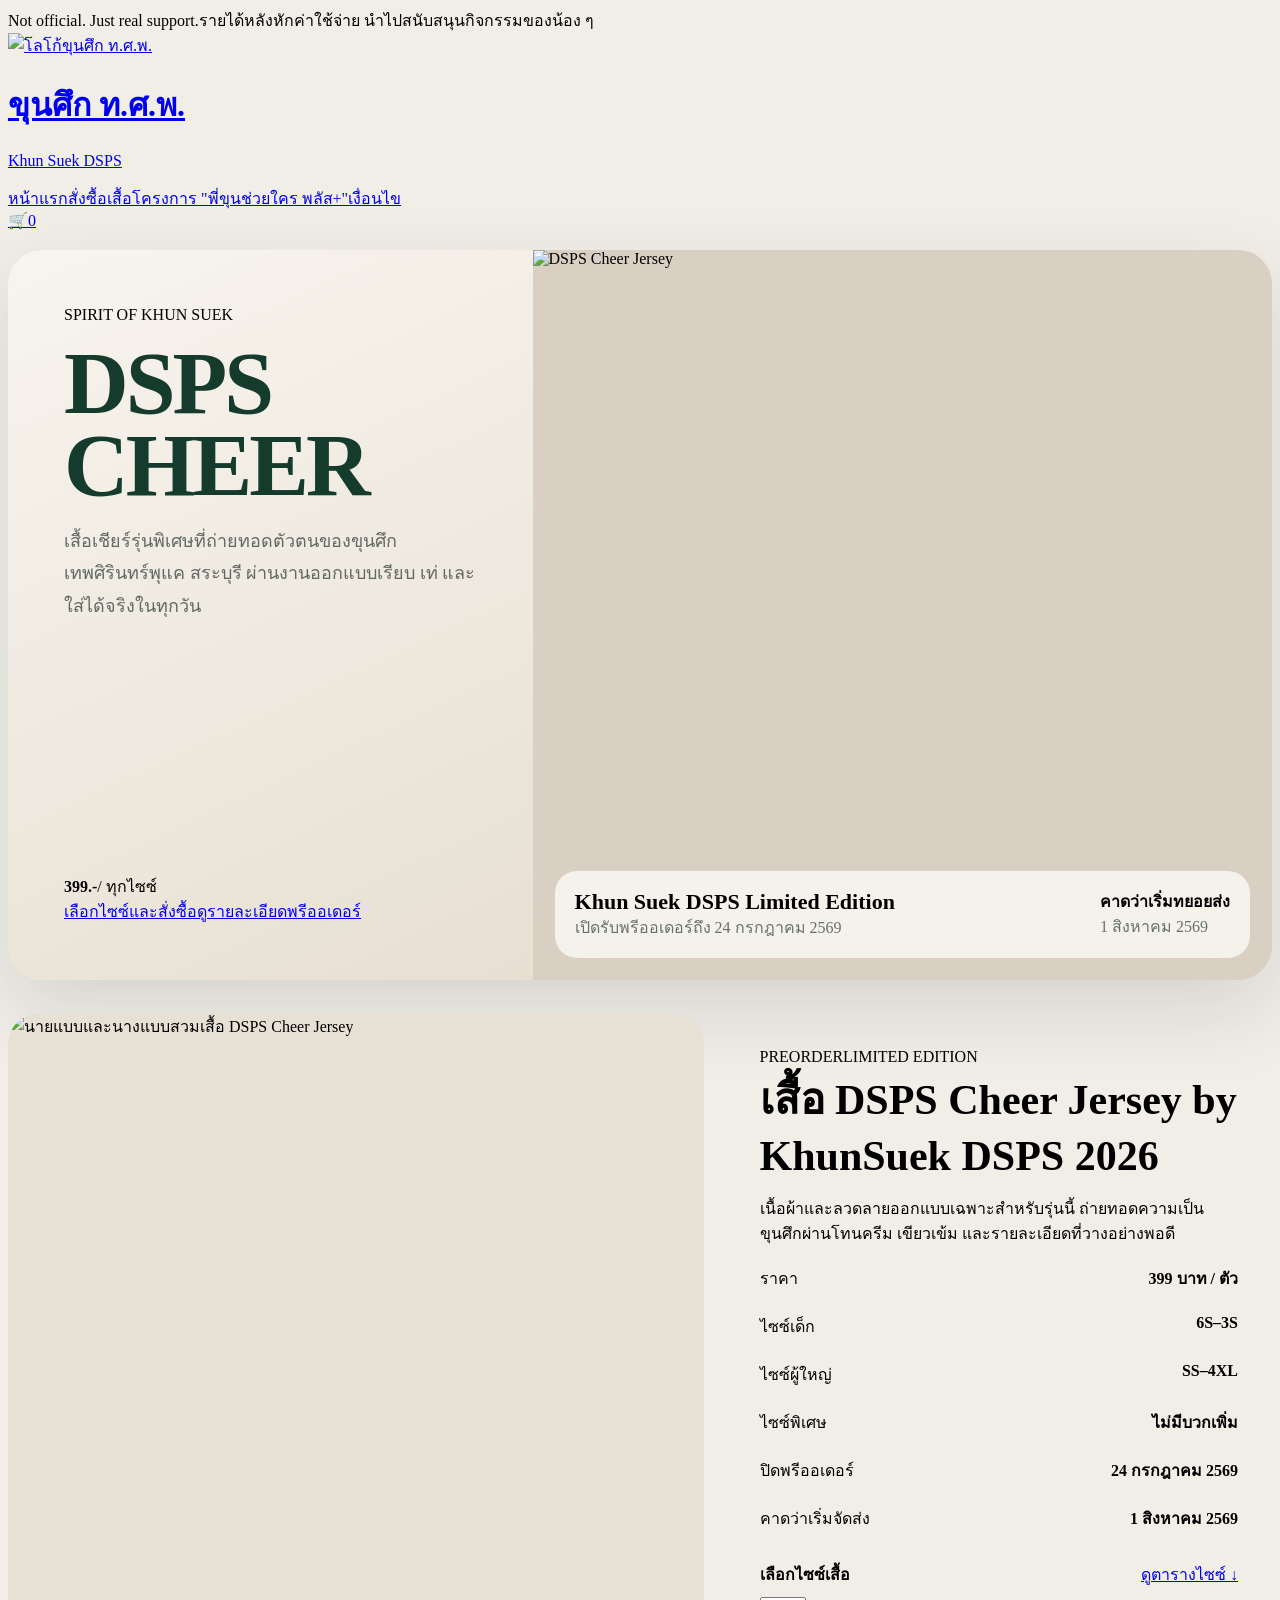
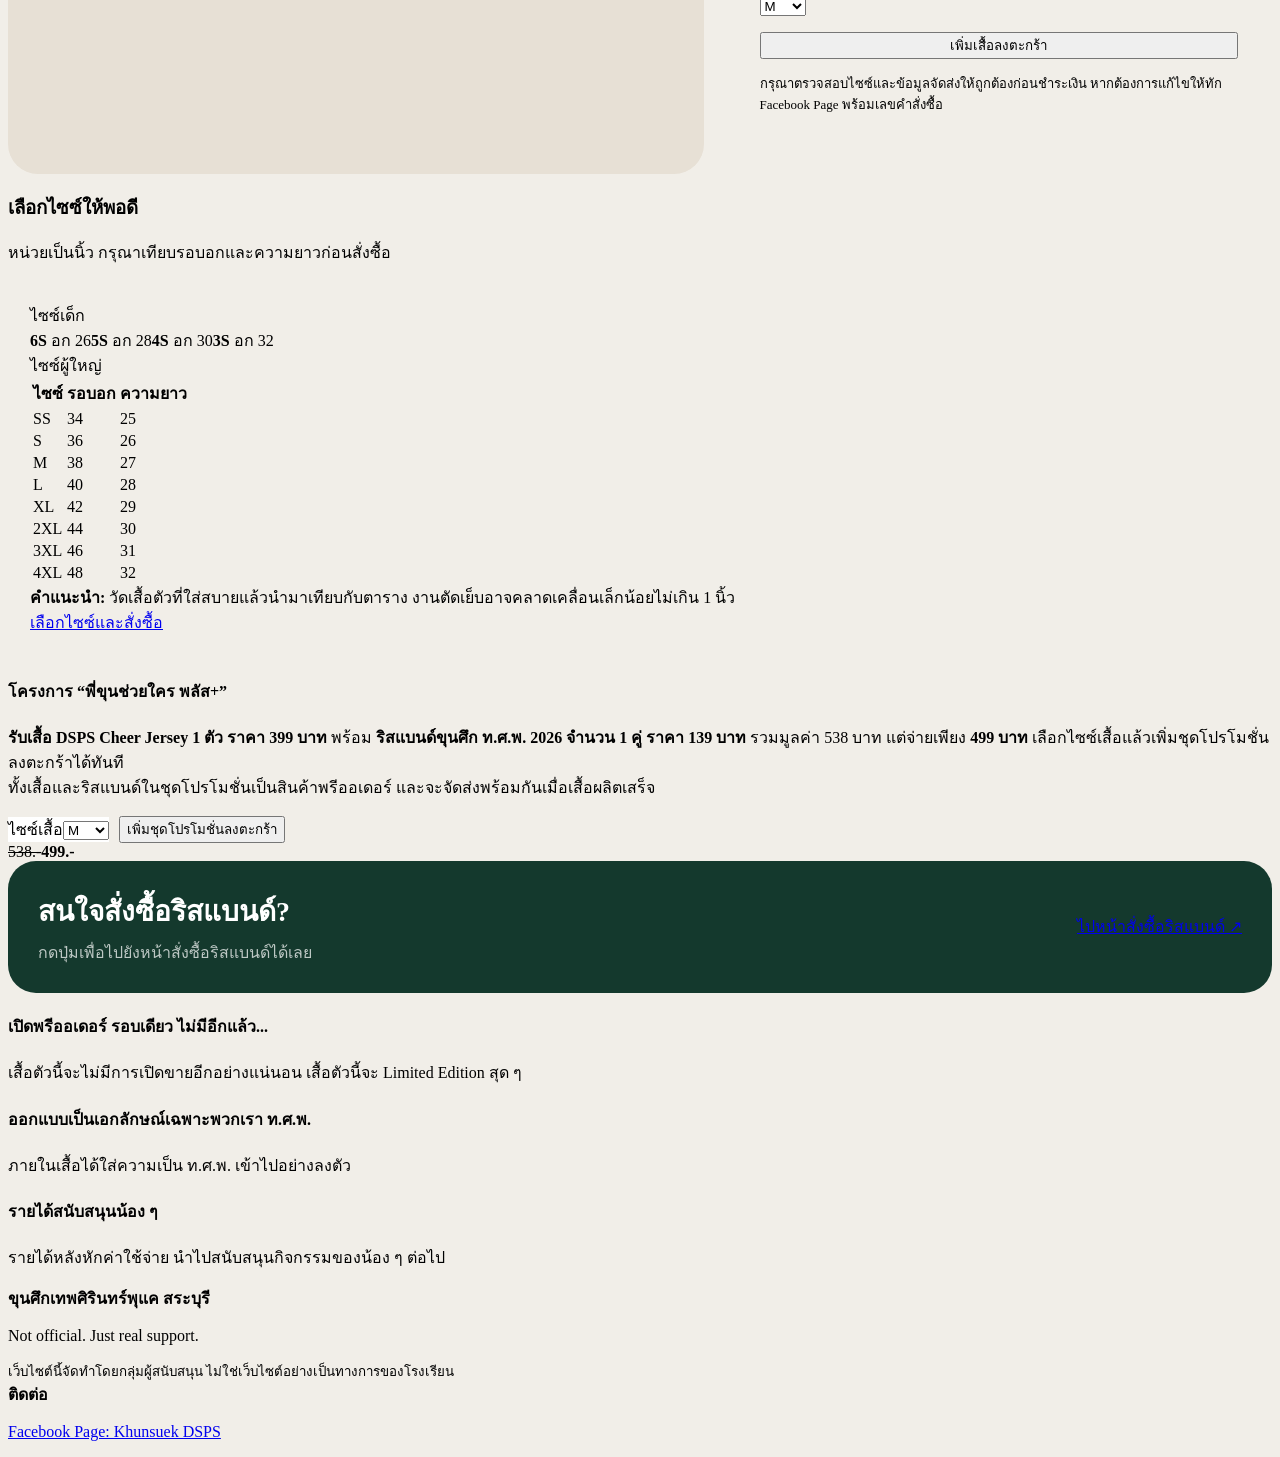
==== index.html @ d9978647 "Add files via upload" ====
<!doctype html><html lang="th"><head><meta charset="utf-8"><meta name="viewport" content="width=device-width,initial-scale=1"><meta name="theme-color" content="#17382c"><title>DSPS Cheer Jersey | ขุนศึก ท.ศ.พ.</title><link rel="stylesheet" href="assets/css/main.css"><style>
body{background:#f1eee8}.fashion-hero{padding:20px 0 34px}.fashion-wrap{display:grid;grid-template-columns:.83fr 1.17fr;min-height:730px;background:#e7e1d7;border-radius:34px;overflow:hidden;box-shadow:0 30px 80px rgba(20,42,33,.13)}.fashion-copy{padding:56px;display:flex;flex-direction:column;justify-content:space-between;background:linear-gradient(155deg,#f8f5ef 0,#e7dfd2 100%)}.fashion-copy h2{font-size:clamp(50px,7vw,92px);line-height:.92;margin:18px 0;letter-spacing:-3px;color:#153b2d}.fashion-copy .lead{font-size:18px;line-height:1.8;color:#626962;max-width:510px}.fashion-visual{position:relative;background:#d9d0c3}.fashion-visual img{width:100%;height:100%;object-fit:cover;object-position:center}.fashion-label{position:absolute;left:22px;right:22px;bottom:22px;padding:18px 20px;border-radius:22px;background:rgba(249,247,241,.86);backdrop-filter:blur(16px);display:flex;justify-content:space-between;gap:18px;align-items:center}.fashion-label strong{font-size:22px}.fashion-label span{color:#67716b}.editorial{display:grid;grid-template-columns:1.12fr .88fr;gap:22px}.editorial-image{border-radius:30px;overflow:hidden;background:#ddd3c6}.editorial-image img{width:100%;height:100%;object-fit:cover}.editorial-copy{padding:34px}.editorial-copy h3{font-size:42px;margin:0 0 14px}.spec-list{display:grid;gap:12px;margin:20px 0}.spec{display:flex;justify-content:space-between;gap:14px;border-bottom:1px solid var(--border);padding-bottom:11px}.wristband-cta{display:grid;grid-template-columns:1fr auto;gap:20px;align-items:center;padding:28px 30px;background:#14392d;color:white;border-radius:28px}.wristband-cta h3{margin:0 0 7px;font-size:28px}.wristband-cta p{margin:0;color:rgba(255,255,255,.72)}@media(max-width:900px){.fashion-wrap,.editorial{grid-template-columns:1fr}.fashion-copy{padding:30px}.fashion-visual{min-height:560px}.fashion-label{align-items:flex-start;flex-direction:column}.wristband-cta{grid-template-columns:1fr}.fashion-copy h2{font-size:56px}}@media(max-width:560px){.fashion-wrap{border-radius:24px}.fashion-visual{min-height:500px}.fashion-copy h2{font-size:47px}.fashion-copy{padding:24px}.editorial-copy{padding:24px}.editorial-copy h3{font-size:32px}}

.editorial-person{min-height:760px;background:#e7e0d5}.editorial-person img{object-fit:cover;object-position:center top}.nav-links{scrollbar-width:none}.nav-links::-webkit-scrollbar{display:none}
@media(max-width:780px){.header{position:sticky}.nav{min-height:68px;flex-wrap:wrap;padding:8px 0}.brand img{width:44px;height:44px}.brand h1{font-size:16px}.brand p{display:none}.nav-actions{margin-left:auto}.nav-links{display:flex!important;order:3;width:100%;overflow-x:auto;flex-wrap:nowrap;padding:3px 0 8px;gap:6px}.nav-links a{white-space:nowrap;background:rgba(255,255,255,.72);padding:9px 12px;font-size:13px}.fashion-hero{padding-top:12px}.fashion-wrap{min-height:auto}.fashion-copy{order:2}.fashion-visual{order:1;min-height:540px}.fashion-label{left:12px;right:12px;bottom:12px;padding:14px}.editorial-person{min-height:560px}.editorial-person img{object-position:48% top}.editorial-copy{padding:22px}.spec{font-size:14px}.section{padding-top:18px}.topbar .container{justify-content:center;text-align:center}.topbar .container span:last-child{display:none}}
@media(max-width:480px){.container{width:min(100% - 20px,1180px)}.fashion-visual{min-height:470px}.fashion-copy h2{font-size:44px}.fashion-copy .lead{font-size:15px}.fashion-label strong{font-size:17px}.fashion-label span{font-size:13px}.editorial-person{min-height:500px}.editorial-person img{object-position:50% top}.wristband-cta{padding:22px}.wristband-cta h3{font-size:23px}.btn{width:100%}.hero-actions .btn{width:100%}.card-actions{flex-direction:column}.select-wrap{width:100%}}
</style>
<style>
.size-guide-text-only{display:block;padding:22px}.size-guide-text-only .size-info{width:100%}.bank-logo{width:150px;max-width:44vw;height:auto;object-fit:contain}.bank-card{display:flex;gap:18px;align-items:center;padding:18px;border:1px solid var(--border);border-radius:20px;background:#fff}.bank-card-copy{flex:1}.mobile-bank-title{font-size:20px;margin:0 0 6px}@media(max-width:600px){.bank-card{align-items:flex-start;flex-direction:column}.bank-logo{width:125px}.size-table{font-size:13px}.size-table th,.size-table td{padding:9px 7px}.size-pills{display:grid!important;grid-template-columns:1fr 1fr}.fashion-visual{min-height:72vh!important}.fashion-copy{padding:22px!important}.layout-2{gap:14px}.list-card{padding:18px}.payment-box{display:block!important}.btn{min-height:48px}}
</style>
</head><body>
<div class="topbar"><div class="container"><span>Not official. Just real support.</span><span>รายได้หลังหักค่าใช้จ่าย นำไปสนับสนุนกิจกรรมของน้อง ๆ</span></div></div>
<header class="header"><div class="container nav"><a class="brand" href="index.html"><img src="assets/images/logo.png" alt="โลโก้ขุนศึก ท.ศ.พ."><div><h1>ขุนศึก ท.ศ.พ.</h1><p>Khun Suek DSPS</p></div></a><nav class="nav-links"><a href="index.html">หน้าแรก</a><a href="#jersey">สั่งซื้อเสื้อ</a><a href="#promotion">โครงการ "พี่ขุนช่วยใคร พลัส+"</a><a href="terms.html">เงื่อนไข</a></nav><div class="nav-actions"><a class="icon-btn" href="cart.html">🛒<span class="cart-badge" data-cart-count>0</span></a></div></div></header>
<main>
<section class="fashion-hero"><div class="container"><div class="fashion-wrap"><div class="fashion-copy"><div><span class="eyebrow">SPIRIT OF KHUN SUEK</span><h2>DSPS<br>CHEER</h2><p class="lead">เสื้อเชียร์รุ่นพิเศษที่ถ่ายทอดตัวตนของขุนศึกเทพศิรินทร์พุแค สระบุรี ผ่านงานออกแบบเรียบ เท่ และใส่ได้จริงในทุกวัน</p></div><div><div class="price-row"><strong>399.-</strong><span>/ ทุกไซซ์</span></div><div class="hero-actions"><a class="btn btn-primary" href="#jersey">เลือกไซซ์และสั่งซื้อ</a><a class="btn btn-light" href="terms.html">ดูรายละเอียดพรีออเดอร์</a></div></div></div><div class="fashion-visual"><img src="assets/images/header-fashion.jpg" alt="DSPS Cheer Jersey"><div class="fashion-label"><div><strong>Khun Suek DSPS Limited Edition</strong><br><span>เปิดรับพรีออเดอร์ถึง 24 กรกฎาคม 2569</span></div><div><b>คาดว่าเริ่มทยอยส่ง</b><br><span>1 สิงหาคม 2569</span></div></div></div></div></div></section>
<section class="section" id="jersey"><div class="container"><div class="editorial"><div class="editorial-image editorial-person"><img src="assets/images/jersey-lookbook.png" alt="นายแบบและนางแบบสวมเสื้อ DSPS Cheer Jersey"></div><article class="panel editorial-copy"><div class="tags"><span class="tag tag-gold">PREORDER</span><span class="tag">LIMITED EDITION</span></div><h3>เสื้อ DSPS Cheer Jersey by KhunSuek DSPS 2026</h3><p class="muted">เนื้อผ้าและลวดลายออกแบบเฉพาะสำหรับรุ่นนี้ ถ่ายทอดความเป็นขุนศึกผ่านโทนครีม เขียวเข้ม และรายละเอียดที่วางอย่างพอดี</p><div class="spec-list"><div class="spec"><span>ราคา</span><b>399 บาท / ตัว</b></div><div class="spec"><span>ไซซ์เด็ก</span><b>6S–3S</b></div><div class="spec"><span>ไซซ์ผู้ใหญ่</span><b>SS–4XL</b></div><div class="spec"><span>ไซซ์พิเศษ</span><b>ไม่มีบวกเพิ่ม</b></div><div class="spec"><span>ปิดพรีออเดอร์</span><b>24 กรกฎาคม 2569</b></div><div class="spec"><span>คาดว่าเริ่มจัดส่ง</span><b>1 สิงหาคม 2569</b></div></div><div style="display:flex;justify-content:space-between;gap:12px;align-items:center;flex-wrap:wrap"><label for="jersey-size"><b>เลือกไซซ์เสื้อ</b></label><a class="size-link" href="#size-guide">ดูตารางไซซ์ ↓</a></div><div class="select-wrap" style="margin:10px 0 16px"><select id="jersey-size"><option>6S</option><option>5S</option><option>4S</option><option>3S</option><option>SS</option><option>S</option><option selected>M</option><option>L</option><option>XL</option><option>2XL</option><option>3XL</option><option>4XL</option></select></div><button type="button" class="btn btn-primary" data-add-shirt style="width:100%">เพิ่มเสื้อลงตะกร้า</button><p class="muted" style="font-size:13px;margin-top:14px">กรุณาตรวจสอบไซซ์และข้อมูลจัดส่งให้ถูกต้องก่อนชำระเงิน หากต้องการแก้ไขให้ทัก Facebook Page พร้อมเลขคำสั่งซื้อ</p></article></div></div></section>
<section class="section" id="size-guide"><div class="container">
  <div class="section-head"><div><h3>เลือกไซซ์ให้พอดี</h3><p>หน่วยเป็นนิ้ว กรุณาเทียบรอบอกและความยาวก่อนสั่งซื้อ</p></div></div>
  <div class="size-guide panel size-guide-text-only">
    <div class="size-info">
      <div class="size-group"><span class="tag tag-gold">ไซซ์เด็ก</span><div class="size-pills">
        <span><b>6S</b> อก 26</span><span><b>5S</b> อก 28</span><span><b>4S</b> อก 30</span><span><b>3S</b> อก 32</span>
      </div></div>
      <div class="size-group"><span class="tag">ไซซ์ผู้ใหญ่</span><div class="size-table-wrap"><table class="size-table"><thead><tr><th>ไซซ์</th><th>รอบอก</th><th>ความยาว</th></tr></thead><tbody>
        <tr><td>SS</td><td>34</td><td>25</td></tr><tr><td>S</td><td>36</td><td>26</td></tr><tr><td>M</td><td>38</td><td>27</td></tr><tr><td>L</td><td>40</td><td>28</td></tr><tr><td>XL</td><td>42</td><td>29</td></tr><tr><td>2XL</td><td>44</td><td>30</td></tr><tr><td>3XL</td><td>46</td><td>31</td></tr><tr><td>4XL</td><td>48</td><td>32</td></tr>
      </tbody></table></div></div>
      <div class="size-note"><b>คำแนะนำ:</b> วัดเสื้อตัวที่ใส่สบายแล้วนำมาเทียบกับตาราง งานตัดเย็บอาจคลาดเคลื่อนเล็กน้อยไม่เกิน 1 นิ้ว</div>
      <a class="btn btn-light" href="#jersey">เลือกไซซ์และสั่งซื้อ</a>
    </div>
  </div>
</div></section>
<section class="section" id="promotion"><div class="container"><div class="strip panel"><div><h4>โครงการ “พี่ขุนช่วยใคร พลัส+”</h4><p><b>รับเสื้อ DSPS Cheer Jersey 1 ตัว ราคา 399 บาท</b> พร้อม <b>ริสแบนด์ขุนศึก ท.ศ.พ. 2026 จำนวน 1 คู่ ราคา 139 บาท</b> รวมมูลค่า 538 บาท แต่จ่ายเพียง <b>499 บาท</b> เลือกไซซ์เสื้อแล้วเพิ่มชุดโปรโมชั่นลงตะกร้าได้ทันที<br><span class="preorder-highlight">ทั้งเสื้อและริสแบนด์ในชุดโปรโมชั่นเป็นสินค้าพรีออเดอร์ และจะจัดส่งพร้อมกันเมื่อเสื้อผลิตเสร็จ</span></p><div style="margin-top:16px;display:flex;gap:10px;flex-wrap:wrap;align-items:center"><div class="select-wrap" style="background:#fff"><span>ไซซ์เสื้อ</span><select id="bundle-size"><option>6S</option><option>5S</option><option>4S</option><option>3S</option><option>SS</option><option>S</option><option selected>M</option><option>L</option><option>XL</option><option>2XL</option><option>3XL</option><option>4XL</option></select></div><button type="button" class="btn btn-primary" data-add-bundle>เพิ่มชุดโปรโมชั่นลงตะกร้า</button></div></div><div class="price"><del>538.-</del><strong>499.-</strong></div></div></div></section>
<section class="section"><div class="container"><div class="wristband-cta"><div><h3>สนใจสั่งซื้อริสแบนด์?</h3><p>กดปุ่มเพื่อไปยังหน้าสั่งซื้อริสแบนด์ได้เลย</p></div><a class="btn btn-gold" data-wristband-link href="https://khunsuekdsps.github.io/wristband-order" target="_blank" rel="noopener">ไปหน้าสั่งซื้อริสแบนด์ ↗</a></div></div></section>
<section class="section"><div class="container mini-grid"><div class="panel info-card"><h4>เปิดพรีออเดอร์ รอบเดียว ไม่มีอีกแล้ว...</h4><p>เสื้อตัวนี้จะไม่มีการเปิดขายอีกอย่างแน่นอน เสื้อตัวนี้จะ Limited Edition สุด ๆ</p></div><div class="panel info-card"><h4>ออกแบบเป็นเอกลักษณ์เฉพาะพวกเรา ท.ศ.พ.</h4><p>ภายในเสื้อได้ใส่ความเป็น ท.ศ.พ. เข้าไปอย่างลงตัว</p></div><div class="panel info-card"><h4>รายได้สนับสนุนน้อง ๆ</h4><p>รายได้หลังหักค่าใช้จ่าย นำไปสนับสนุนกิจกรรมของน้อง ๆ ต่อไป</p></div></div></section>
</main>
<footer class="footer"><div class="container footer-grid"><div><b>ขุนศึกเทพศิรินทร์พุแค สระบุรี</b><p>Not official. Just real support.</p><small>เว็บไซต์นี้จัดทำโดยกลุ่มผู้สนับสนุน ไม่ใช่เว็บไซต์อย่างเป็นทางการของโรงเรียน</small></div><div><b>ติดต่อ</b><p><a href="https://www.facebook.com/khunsuekdsps" target="_blank">Facebook Page: Khunsuek DSPS</a></p></div></div></footer><div class="toast"></div><script src="assets/js/app.js"></script></body></html>
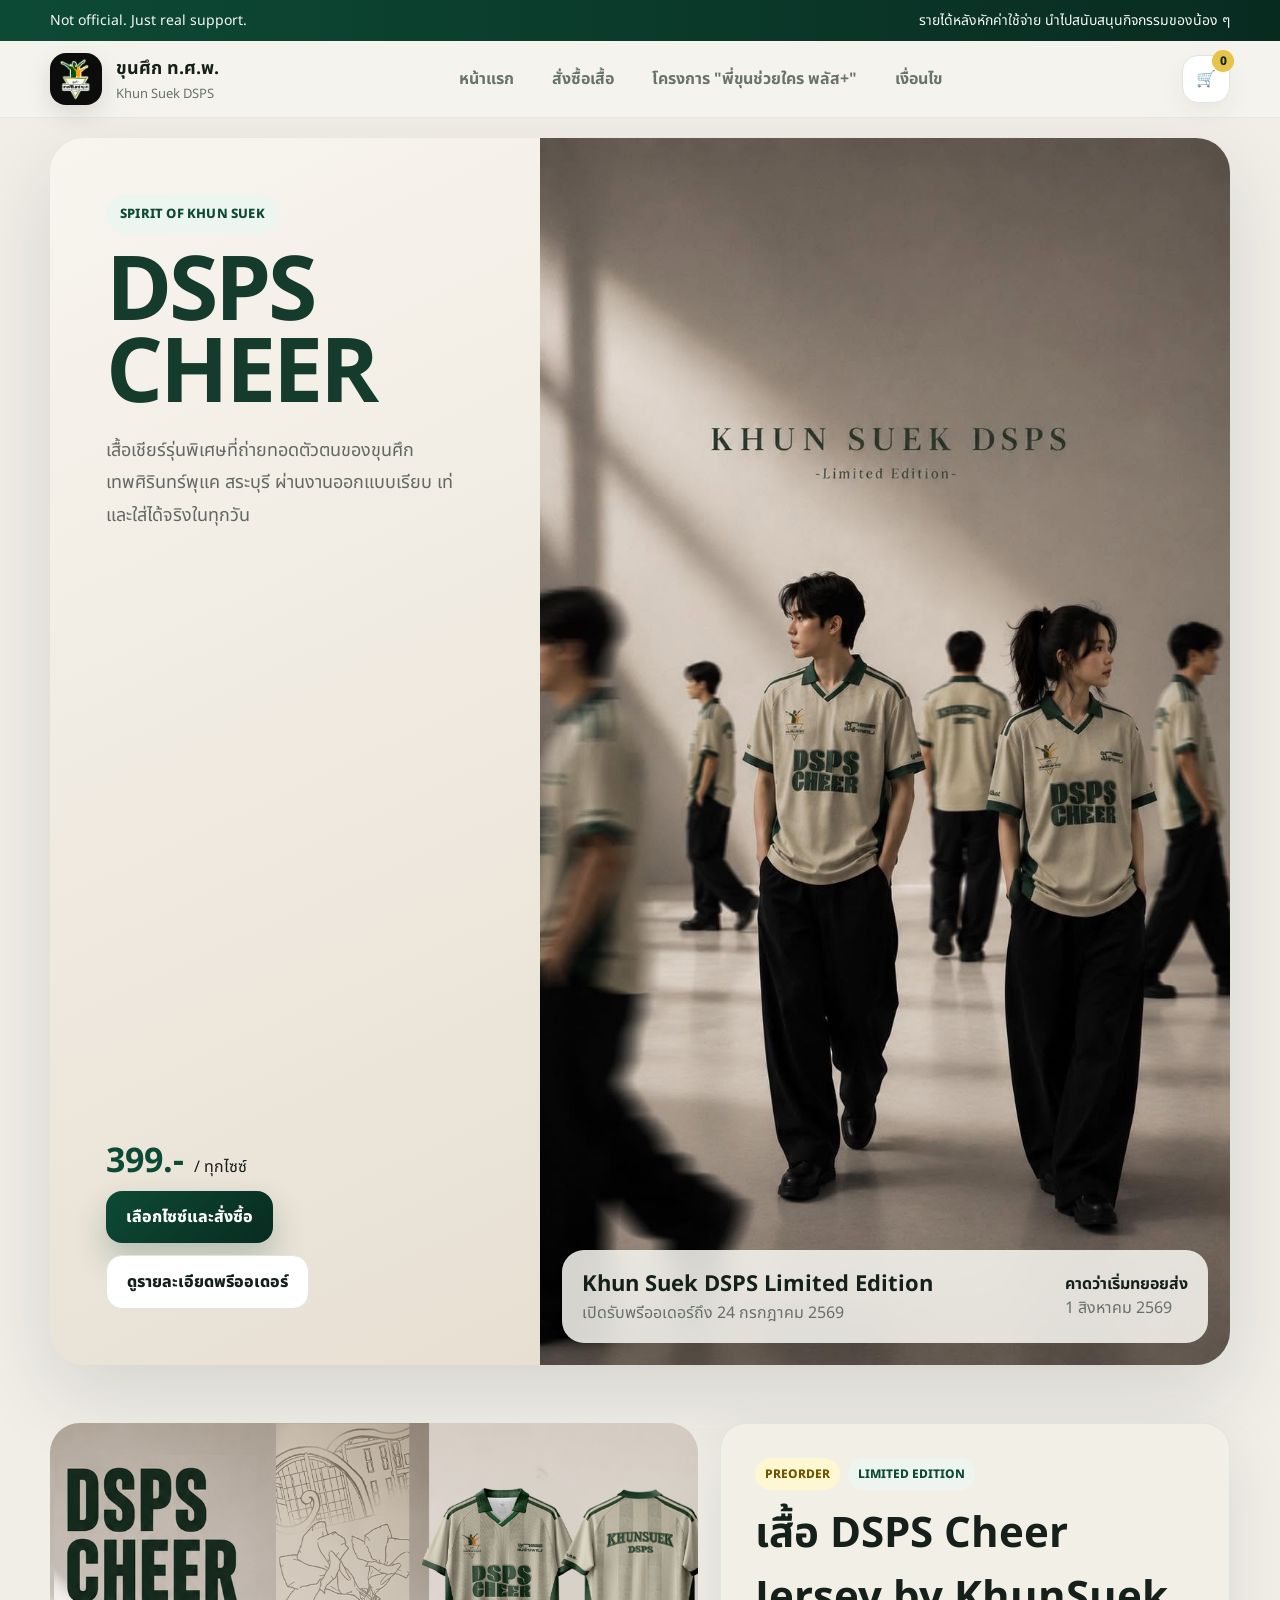
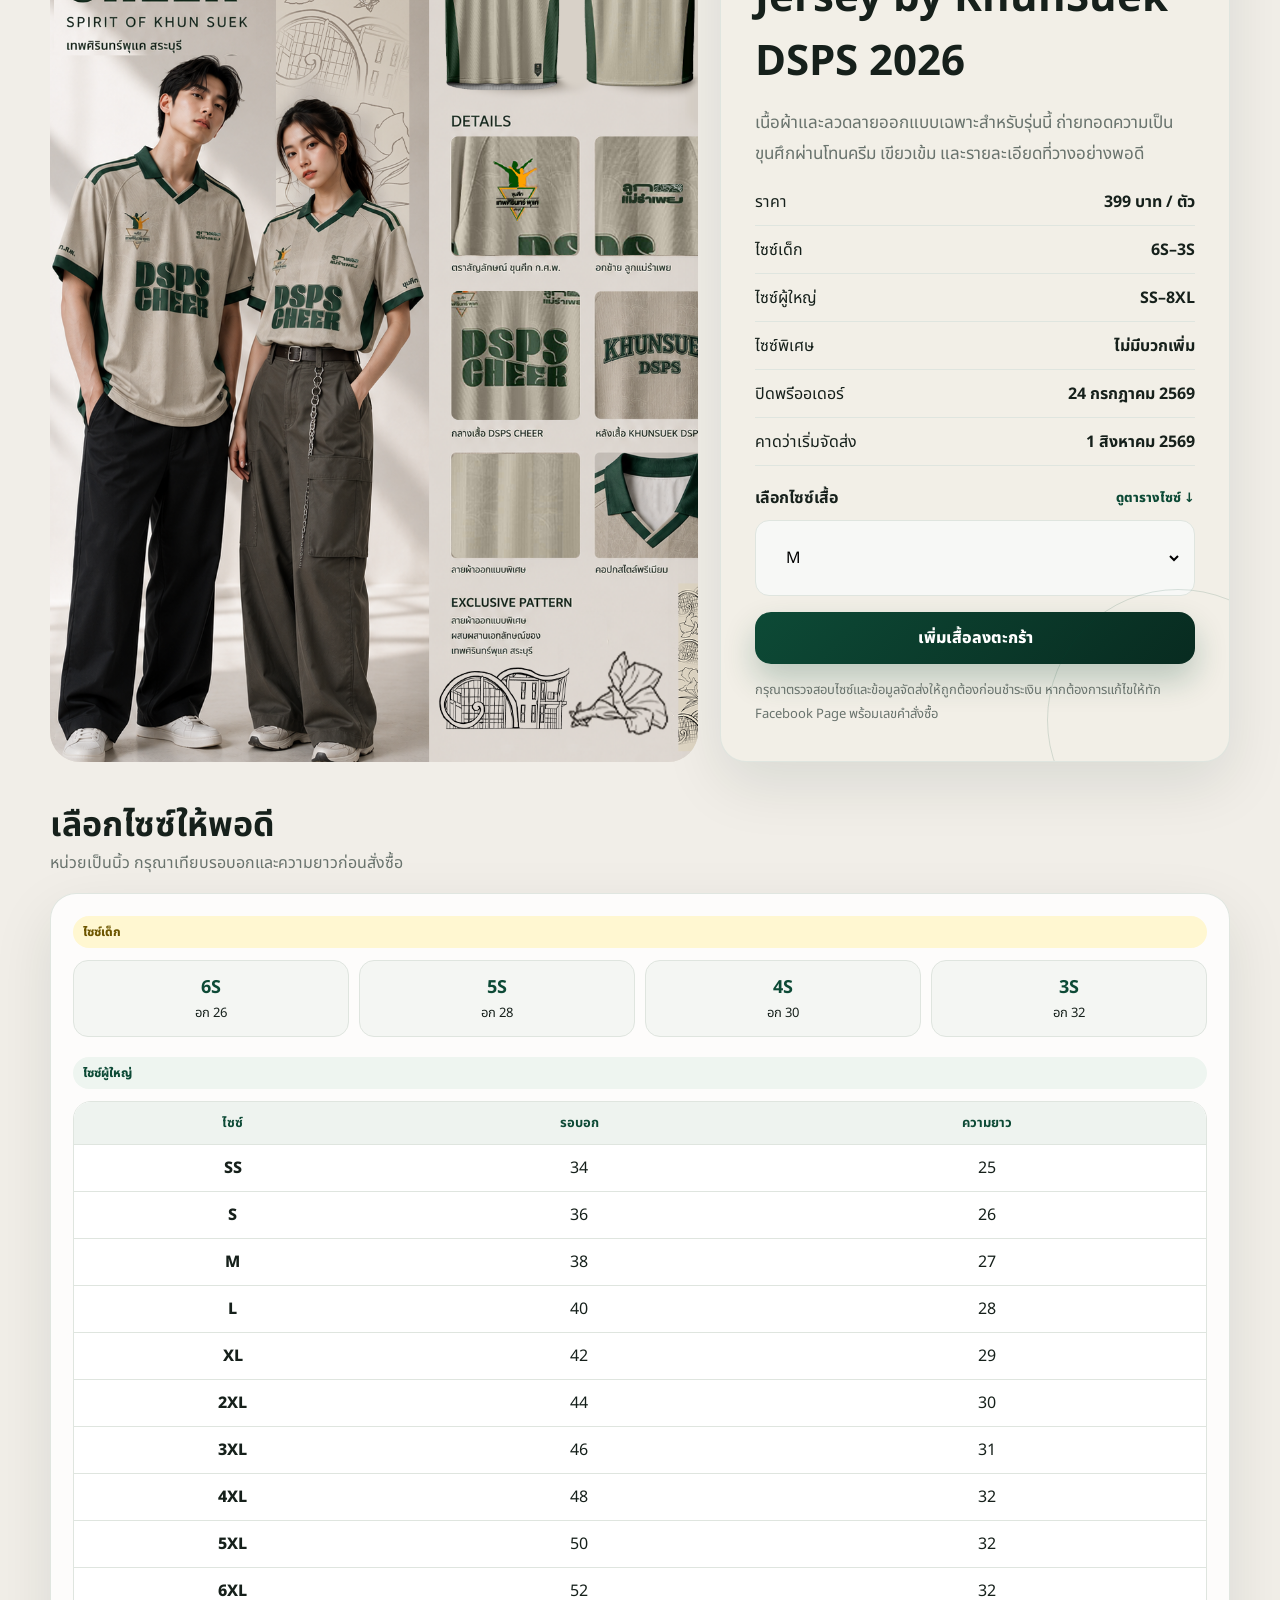
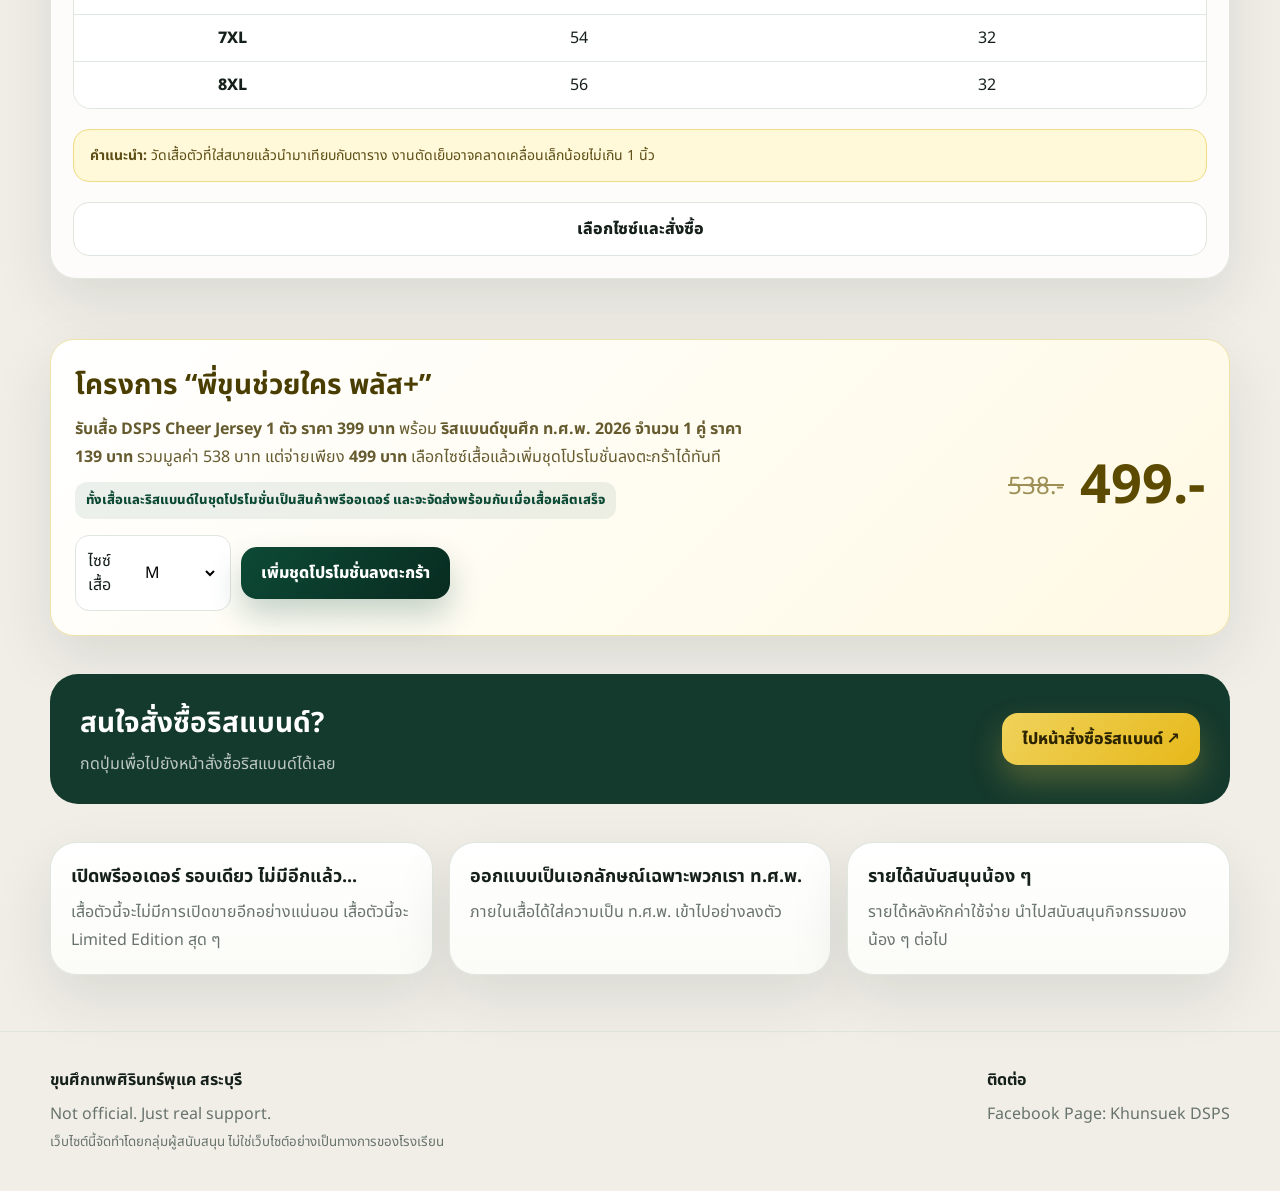
==== commit 08d3f1b9: "Add files via upload" ====
--- a/index.html
+++ b/index.html
@@ -13,7 +13,7 @@
 <header class="header"><div class="container nav"><a class="brand" href="index.html"><img src="assets/images/logo.png" alt="โลโก้ขุนศึก ท.ศ.พ."><div><h1>ขุนศึก ท.ศ.พ.</h1><p>Khun Suek DSPS</p></div></a><nav class="nav-links"><a href="index.html">หน้าแรก</a><a href="#jersey">สั่งซื้อเสื้อ</a><a href="#promotion">โครงการ "พี่ขุนช่วยใคร พลัส+"</a><a href="terms.html">เงื่อนไข</a></nav><div class="nav-actions"><a class="icon-btn" href="cart.html">🛒<span class="cart-badge" data-cart-count>0</span></a></div></div></header>
 <main>
 <section class="fashion-hero"><div class="container"><div class="fashion-wrap"><div class="fashion-copy"><div><span class="eyebrow">SPIRIT OF KHUN SUEK</span><h2>DSPS<br>CHEER</h2><p class="lead">เสื้อเชียร์รุ่นพิเศษที่ถ่ายทอดตัวตนของขุนศึกเทพศิรินทร์พุแค สระบุรี ผ่านงานออกแบบเรียบ เท่ และใส่ได้จริงในทุกวัน</p></div><div><div class="price-row"><strong>399.-</strong><span>/ ทุกไซซ์</span></div><div class="hero-actions"><a class="btn btn-primary" href="#jersey">เลือกไซซ์และสั่งซื้อ</a><a class="btn btn-light" href="terms.html">ดูรายละเอียดพรีออเดอร์</a></div></div></div><div class="fashion-visual"><img src="assets/images/header-fashion.jpg" alt="DSPS Cheer Jersey"><div class="fashion-label"><div><strong>Khun Suek DSPS Limited Edition</strong><br><span>เปิดรับพรีออเดอร์ถึง 24 กรกฎาคม 2569</span></div><div><b>คาดว่าเริ่มทยอยส่ง</b><br><span>1 สิงหาคม 2569</span></div></div></div></div></div></section>
-<section class="section" id="jersey"><div class="container"><div class="editorial"><div class="editorial-image editorial-person"><img src="assets/images/jersey-lookbook.png" alt="นายแบบและนางแบบสวมเสื้อ DSPS Cheer Jersey"></div><article class="panel editorial-copy"><div class="tags"><span class="tag tag-gold">PREORDER</span><span class="tag">LIMITED EDITION</span></div><h3>เสื้อ DSPS Cheer Jersey by KhunSuek DSPS 2026</h3><p class="muted">เนื้อผ้าและลวดลายออกแบบเฉพาะสำหรับรุ่นนี้ ถ่ายทอดความเป็นขุนศึกผ่านโทนครีม เขียวเข้ม และรายละเอียดที่วางอย่างพอดี</p><div class="spec-list"><div class="spec"><span>ราคา</span><b>399 บาท / ตัว</b></div><div class="spec"><span>ไซซ์เด็ก</span><b>6S–3S</b></div><div class="spec"><span>ไซซ์ผู้ใหญ่</span><b>SS–4XL</b></div><div class="spec"><span>ไซซ์พิเศษ</span><b>ไม่มีบวกเพิ่ม</b></div><div class="spec"><span>ปิดพรีออเดอร์</span><b>24 กรกฎาคม 2569</b></div><div class="spec"><span>คาดว่าเริ่มจัดส่ง</span><b>1 สิงหาคม 2569</b></div></div><div style="display:flex;justify-content:space-between;gap:12px;align-items:center;flex-wrap:wrap"><label for="jersey-size"><b>เลือกไซซ์เสื้อ</b></label><a class="size-link" href="#size-guide">ดูตารางไซซ์ ↓</a></div><div class="select-wrap" style="margin:10px 0 16px"><select id="jersey-size"><option>6S</option><option>5S</option><option>4S</option><option>3S</option><option>SS</option><option>S</option><option selected>M</option><option>L</option><option>XL</option><option>2XL</option><option>3XL</option><option>4XL</option></select></div><button type="button" class="btn btn-primary" data-add-shirt style="width:100%">เพิ่มเสื้อลงตะกร้า</button><p class="muted" style="font-size:13px;margin-top:14px">กรุณาตรวจสอบไซซ์และข้อมูลจัดส่งให้ถูกต้องก่อนชำระเงิน หากต้องการแก้ไขให้ทัก Facebook Page พร้อมเลขคำสั่งซื้อ</p></article></div></div></section>
+<section class="section" id="jersey"><div class="container"><div class="editorial"><div class="editorial-image editorial-person"><img src="assets/images/jersey-lookbook.png" alt="นายแบบและนางแบบสวมเสื้อ DSPS Cheer Jersey"></div><article class="panel editorial-copy"><div class="tags"><span class="tag tag-gold">PREORDER</span><span class="tag">LIMITED EDITION</span></div><h3>เสื้อ DSPS Cheer Jersey by KhunSuek DSPS 2026</h3><p class="muted">เนื้อผ้าและลวดลายออกแบบเฉพาะสำหรับรุ่นนี้ ถ่ายทอดความเป็นขุนศึกผ่านโทนครีม เขียวเข้ม และรายละเอียดที่วางอย่างพอดี</p><div class="spec-list"><div class="spec"><span>ราคา</span><b>399 บาท / ตัว</b></div><div class="spec"><span>ไซซ์เด็ก</span><b>6S–3S</b></div><div class="spec"><span>ไซซ์ผู้ใหญ่</span><b>SS–8XL</b></div><div class="spec"><span>ไซซ์พิเศษ</span><b>ไม่มีบวกเพิ่ม</b></div><div class="spec"><span>ปิดพรีออเดอร์</span><b>24 กรกฎาคม 2569</b></div><div class="spec"><span>คาดว่าเริ่มจัดส่ง</span><b>1 สิงหาคม 2569</b></div></div><div style="display:flex;justify-content:space-between;gap:12px;align-items:center;flex-wrap:wrap"><label for="jersey-size"><b>เลือกไซซ์เสื้อ</b></label><a class="size-link" href="#size-guide">ดูตารางไซซ์ ↓</a></div><div class="select-wrap" style="margin:10px 0 16px"><select id="jersey-size"><option>6S</option><option>5S</option><option>4S</option><option>3S</option><option>SS</option><option>S</option><option selected>M</option><option>L</option><option>XL</option><option>2XL</option><option>3XL</option><option>4XL</option><option>5XL</option><option>6XL</option><option>7XL</option><option>8XL</option></select></div><button type="button" class="btn btn-primary" data-add-shirt style="width:100%">เพิ่มเสื้อลงตะกร้า</button><p class="muted" style="font-size:13px;margin-top:14px">กรุณาตรวจสอบไซซ์และข้อมูลจัดส่งให้ถูกต้องก่อนชำระเงิน หากต้องการแก้ไขให้ทัก Facebook Page พร้อมเลขคำสั่งซื้อ</p></article></div></div></section>
 <section class="section" id="size-guide"><div class="container">
   <div class="section-head"><div><h3>เลือกไซซ์ให้พอดี</h3><p>หน่วยเป็นนิ้ว กรุณาเทียบรอบอกและความยาวก่อนสั่งซื้อ</p></div></div>
   <div class="size-guide panel size-guide-text-only">
@@ -22,14 +22,14 @@
         <span><b>6S</b> อก 26</span><span><b>5S</b> อก 28</span><span><b>4S</b> อก 30</span><span><b>3S</b> อก 32</span>
       </div></div>
       <div class="size-group"><span class="tag">ไซซ์ผู้ใหญ่</span><div class="size-table-wrap"><table class="size-table"><thead><tr><th>ไซซ์</th><th>รอบอก</th><th>ความยาว</th></tr></thead><tbody>
-        <tr><td>SS</td><td>34</td><td>25</td></tr><tr><td>S</td><td>36</td><td>26</td></tr><tr><td>M</td><td>38</td><td>27</td></tr><tr><td>L</td><td>40</td><td>28</td></tr><tr><td>XL</td><td>42</td><td>29</td></tr><tr><td>2XL</td><td>44</td><td>30</td></tr><tr><td>3XL</td><td>46</td><td>31</td></tr><tr><td>4XL</td><td>48</td><td>32</td></tr>
+        <tr><td>SS</td><td>34</td><td>25</td></tr><tr><td>S</td><td>36</td><td>26</td></tr><tr><td>M</td><td>38</td><td>27</td></tr><tr><td>L</td><td>40</td><td>28</td></tr><tr><td>XL</td><td>42</td><td>29</td></tr><tr><td>2XL</td><td>44</td><td>30</td></tr><tr><td>3XL</td><td>46</td><td>31</td></tr><tr><td>4XL</td><td>48</td><td>32</td></tr><td>5XL</td><td>50</td><td>32</td></tr><td>6XL</td><td>52</td><td>32</td></tr><td>7XL</td><td>54</td><td>32</td></tr><td>8XL</td><td>56</td><td>32</td></tr>
       </tbody></table></div></div>
       <div class="size-note"><b>คำแนะนำ:</b> วัดเสื้อตัวที่ใส่สบายแล้วนำมาเทียบกับตาราง งานตัดเย็บอาจคลาดเคลื่อนเล็กน้อยไม่เกิน 1 นิ้ว</div>
       <a class="btn btn-light" href="#jersey">เลือกไซซ์และสั่งซื้อ</a>
     </div>
   </div>
 </div></section>
-<section class="section" id="promotion"><div class="container"><div class="strip panel"><div><h4>โครงการ “พี่ขุนช่วยใคร พลัส+”</h4><p><b>รับเสื้อ DSPS Cheer Jersey 1 ตัว ราคา 399 บาท</b> พร้อม <b>ริสแบนด์ขุนศึก ท.ศ.พ. 2026 จำนวน 1 คู่ ราคา 139 บาท</b> รวมมูลค่า 538 บาท แต่จ่ายเพียง <b>499 บาท</b> เลือกไซซ์เสื้อแล้วเพิ่มชุดโปรโมชั่นลงตะกร้าได้ทันที<br><span class="preorder-highlight">ทั้งเสื้อและริสแบนด์ในชุดโปรโมชั่นเป็นสินค้าพรีออเดอร์ และจะจัดส่งพร้อมกันเมื่อเสื้อผลิตเสร็จ</span></p><div style="margin-top:16px;display:flex;gap:10px;flex-wrap:wrap;align-items:center"><div class="select-wrap" style="background:#fff"><span>ไซซ์เสื้อ</span><select id="bundle-size"><option>6S</option><option>5S</option><option>4S</option><option>3S</option><option>SS</option><option>S</option><option selected>M</option><option>L</option><option>XL</option><option>2XL</option><option>3XL</option><option>4XL</option></select></div><button type="button" class="btn btn-primary" data-add-bundle>เพิ่มชุดโปรโมชั่นลงตะกร้า</button></div></div><div class="price"><del>538.-</del><strong>499.-</strong></div></div></div></section>
+<section class="section" id="promotion"><div class="container"><div class="strip panel"><div><h4>โครงการ “พี่ขุนช่วยใคร พลัส+”</h4><p><b>รับเสื้อ DSPS Cheer Jersey 1 ตัว ราคา 399 บาท</b> พร้อม <b>ริสแบนด์ขุนศึก ท.ศ.พ. 2026 จำนวน 1 คู่ ราคา 139 บาท</b> รวมมูลค่า 538 บาท แต่จ่ายเพียง <b>499 บาท</b> เลือกไซซ์เสื้อแล้วเพิ่มชุดโปรโมชั่นลงตะกร้าได้ทันที<br><span class="preorder-highlight">ทั้งเสื้อและริสแบนด์ในชุดโปรโมชั่นเป็นสินค้าพรีออเดอร์ และจะจัดส่งพร้อมกันเมื่อเสื้อผลิตเสร็จ</span></p><div style="margin-top:16px;display:flex;gap:10px;flex-wrap:wrap;align-items:center"><div class="select-wrap" style="background:#fff"><span>ไซซ์เสื้อ</span><select id="bundle-size"><option>6S</option><option>5S</option><option>4S</option><option>3S</option><option>SS</option><option>S</option><option selected>M</option><option>L</option><option>XL</option><option>2XL</option><option>3XL</option><option>4XL</option><option>5XL</option><option>6XL</option><option>7XL</option><option>8XL</option></select></div><button type="button" class="btn btn-primary" data-add-bundle>เพิ่มชุดโปรโมชั่นลงตะกร้า</button></div></div><div class="price"><del>538.-</del><strong>499.-</strong></div></div></div></section>
 <section class="section"><div class="container"><div class="wristband-cta"><div><h3>สนใจสั่งซื้อริสแบนด์?</h3><p>กดปุ่มเพื่อไปยังหน้าสั่งซื้อริสแบนด์ได้เลย</p></div><a class="btn btn-gold" data-wristband-link href="https://khunsuekdsps.github.io/wristband-order" target="_blank" rel="noopener">ไปหน้าสั่งซื้อริสแบนด์ ↗</a></div></div></section>
 <section class="section"><div class="container mini-grid"><div class="panel info-card"><h4>เปิดพรีออเดอร์ รอบเดียว ไม่มีอีกแล้ว...</h4><p>เสื้อตัวนี้จะไม่มีการเปิดขายอีกอย่างแน่นอน เสื้อตัวนี้จะ Limited Edition สุด ๆ</p></div><div class="panel info-card"><h4>ออกแบบเป็นเอกลักษณ์เฉพาะพวกเรา ท.ศ.พ.</h4><p>ภายในเสื้อได้ใส่ความเป็น ท.ศ.พ. เข้าไปอย่างลงตัว</p></div><div class="panel info-card"><h4>รายได้สนับสนุนน้อง ๆ</h4><p>รายได้หลังหักค่าใช้จ่าย นำไปสนับสนุนกิจกรรมของน้อง ๆ ต่อไป</p></div></div></section>
 </main>
--- a/assets/css/main.css
+++ b/assets/css/main.css
@@ -0,0 +1,283 @@
+
+@import url("https://fonts.googleapis.com/css2?family=Noto+Sans+Thai:wght@400;500;600;700;800&display=swap");
+:root{
+  --green:#0d4a36; --green-dark:#082b20; --gold:#e7c449; --gold-soft:#fff7d1; --cream:#f6f4ee;
+  --surface:#ffffff; --surface-2:#fbfbf9; --text:#16201b; --muted:#69736d; --border:#dfe5df;
+  --success:#1f7a4b; --warning:#e6a800; --danger:#bc4141; --shadow:0 22px 60px rgba(8,43,32,.10); --radius:26px;
+}
+*{box-sizing:border-box}
+html{scroll-behavior:smooth}
+body{margin:0;font-family:"Noto Sans Thai",system-ui,sans-serif;background:radial-gradient(circle at top right,#fffae8 0,#f6f4ee 35%,#f5f3ed 100%);color:var(--text)}
+a{text-decoration:none;color:inherit}
+img{display:block;max-width:100%}
+button,input,select,textarea{font:inherit}
+button{cursor:pointer}
+.container{width:min(1180px,calc(100% - 28px));margin:auto}
+.topbar{padding:10px 0;background:linear-gradient(90deg,var(--green) 0,var(--green-dark) 100%);color:#f7f7f7;font-size:14px}
+.topbar .container{display:flex;justify-content:space-between;gap:14px;flex-wrap:wrap}
+.header{position:sticky;top:0;z-index:50;background:rgba(246,244,238,.85);backdrop-filter:blur(16px);border-bottom:1px solid rgba(223,229,223,.8)}
+.nav{display:flex;justify-content:space-between;align-items:center;gap:18px;min-height:76px}
+.brand{display:flex;align-items:center;gap:14px;min-width:0}
+.brand img{width:52px;height:52px;object-fit:contain;border-radius:16px;background:#0c0c0c;padding:3px;box-shadow:0 8px 24px rgba(0,0,0,.12)}
+.brand h1{font-size:18px;margin:0;white-space:nowrap;overflow:hidden;text-overflow:ellipsis}
+.brand p{margin:2px 0 0;color:var(--muted);font-size:13px}
+.nav-links{display:flex;align-items:center;gap:10px;flex-wrap:wrap}
+.nav-links a{padding:10px 14px;border-radius:999px;font-weight:700;color:var(--muted)}
+.nav-links a:hover,.nav-links a.active{background:#fff;color:var(--green);box-shadow:0 8px 24px rgba(8,43,32,.06)}
+.nav-actions{display:flex;align-items:center;gap:12px}
+.cart-btn,.icon-btn,.btn{border:0;display:inline-flex;align-items:center;justify-content:center;gap:8px;transition:.2s ease}
+.icon-btn{width:48px;height:48px;border-radius:16px;background:#fff;border:1px solid var(--border);position:relative;box-shadow:0 10px 24px rgba(8,43,32,.06)}
+.cart-badge{position:absolute;right:-5px;top:-6px;min-width:22px;height:22px;border-radius:11px;background:var(--gold);display:grid;place-items:center;padding:0 6px;font-size:12px;font-weight:800;color:var(--green-dark)}
+.btn{border-radius:16px;padding:14px 20px;font-weight:800}
+.btn:hover{transform:translateY(-1px)}
+.btn-primary{background:linear-gradient(135deg,var(--green) 0,var(--green-dark) 100%);color:#fff;box-shadow:0 16px 32px rgba(13,74,54,.24)}
+.btn-primary:hover{box-shadow:0 20px 34px rgba(13,74,54,.28)}
+.btn-gold{background:linear-gradient(135deg,#f0d35c 0,#e6b819 100%);color:#2c2500;box-shadow:0 16px 32px rgba(231,196,73,.28)}
+.btn-light{background:#fff;border:1px solid var(--border);color:var(--text)}
+.btn-ghost{background:transparent;color:var(--green)}
+.hero{padding:44px 0 22px}
+.hero-grid{display:grid;grid-template-columns:1.08fr .92fr;gap:22px;align-items:stretch}
+.panel{background:rgba(255,255,255,.82);border:1px solid rgba(223,229,223,.95);border-radius:var(--radius);box-shadow:var(--shadow)}
+.hero-copy{padding:34px 34px 28px;background:linear-gradient(180deg,#ffffff 0,#fbfbf8 100%)}
+.eyebrow{display:inline-flex;align-items:center;gap:8px;background:#edf5f1;color:var(--green);font-weight:800;padding:10px 14px;border-radius:999px;font-size:13px;letter-spacing:.2px}
+.hero-copy h2{font-size:clamp(40px,5vw,66px);line-height:1.02;margin:18px 0 16px;letter-spacing:-1.5px}
+.hero-copy p{font-size:17px;color:var(--muted);line-height:1.85;margin:0 0 24px;max-width:650px}
+.hero-actions{display:flex;gap:12px;flex-wrap:wrap}
+.hero-note{margin-top:20px;display:flex;flex-wrap:wrap;gap:10px}
+.badge{display:inline-flex;align-items:center;gap:8px;padding:10px 12px;background:#fff;border:1px solid var(--border);border-radius:999px;color:var(--muted);font-size:13px;font-weight:700}
+.hero-visual{position:relative;padding:18px;overflow:hidden;background:linear-gradient(145deg,var(--green) 0,#113f30 55%,#0a2a20 100%);color:#fff;min-height:520px}
+.hero-visual:before{content:"";position:absolute;inset:auto -10% 55% auto;width:320px;height:320px;border-radius:50%;background:rgba(231,196,73,.22);filter:blur(12px)}
+.hero-card-top{display:flex;justify-content:space-between;gap:18px;align-items:flex-start;position:relative;z-index:1}
+.hero-card-top h3{font-size:34px;margin:10px 0 6px}
+.hero-card-top p{margin:0;color:rgba(255,255,255,.74)}
+.price-pill{display:inline-flex;align-items:baseline;gap:10px;padding:12px 16px;border-radius:20px;background:rgba(255,255,255,.08);border:1px solid rgba(255,255,255,.14);backdrop-filter:blur(10px)}
+.price-pill .big{font-size:46px;font-weight:800;color:var(--gold);line-height:1}
+.price-pill .small{font-size:15px;color:rgba(255,255,255,.8)}
+.hero-product-stage{position:relative;z-index:1;margin-top:20px;display:grid;grid-template-columns:1fr;gap:14px}
+.stage-photo{border-radius:22px;overflow:hidden;border:1px solid rgba(255,255,255,.14);box-shadow:0 22px 34px rgba(0,0,0,.22)}
+.stage-photo img{width:100%;height:250px;object-fit:cover;object-position:center}
+.stage-floating{display:grid;grid-template-columns:1fr 1fr;gap:14px}
+.float-card{background:rgba(255,255,255,.08);border:1px solid rgba(255,255,255,.12);padding:16px;border-radius:20px;min-height:128px}
+.float-card h4{margin:0 0 8px;font-size:18px}
+.float-card p{margin:0;color:rgba(255,255,255,.74);line-height:1.7;font-size:14px}
+.section{padding:24px 0 14px}
+.section-head{display:flex;justify-content:space-between;align-items:end;gap:20px;margin-bottom:18px}
+.section-head h3{font-size:34px;margin:0}
+.section-head p{margin:0;color:var(--muted)}
+.grid-2{display:grid;grid-template-columns:repeat(2,1fr);gap:20px}
+.product-card{position:relative;overflow:hidden}
+.product-card .cover{aspect-ratio:4/3;background:#eef3ef;position:relative}
+.product-card .cover img{width:100%;height:100%;object-fit:cover}
+.product-card .cover .overlay{position:absolute;inset:auto 0 0 0;padding:18px;background:linear-gradient(180deg,transparent 0,rgba(0,0,0,.54) 70%);color:#fff}
+.product-card .body{padding:24px}
+.tags{display:flex;flex-wrap:wrap;gap:8px;margin-bottom:12px}
+.tag{display:inline-flex;padding:7px 10px;border-radius:999px;background:#eef5f0;color:var(--green);font-size:12px;font-weight:800}
+.tag-gold{background:var(--gold-soft);color:#6d5600}
+.product-card h4{font-size:24px;line-height:1.35;margin:0 0 10px}
+.product-card p{color:var(--muted);line-height:1.75;margin:0}
+.price-row{display:flex;align-items:flex-end;gap:10px;margin:18px 0 12px}
+.price-row strong{font-size:34px;color:var(--green);line-height:1}
+.card-actions{display:flex;gap:10px;flex-wrap:wrap}
+.select-wrap{display:flex;gap:10px;align-items:center;background:#f7f8f6;border:1px solid var(--border);padding:10px 12px;border-radius:14px;min-width:130px}
+.select-wrap select{border:0;background:transparent;width:100%;outline:none}
+.mini-grid{display:grid;grid-template-columns:repeat(3,1fr);gap:16px}
+.info-card{padding:20px;background:linear-gradient(180deg,#fff 0,#fbfbf7 100%)}
+.info-card h4{margin:0 0 8px;font-size:18px}
+.info-card p{margin:0;color:var(--muted);line-height:1.75}
+.strip{margin-top:22px;padding:24px;border-radius:24px;background:linear-gradient(135deg,#fff 0,#fff9e4 100%);border:1px solid #efe3a8;display:grid;grid-template-columns:1.2fr .8fr;gap:18px;align-items:center}
+.strip h4{margin:0 0 8px;font-size:28px;color:#4a3d00}
+.strip p{margin:0;color:#665b2f;line-height:1.8}
+.strip .price{display:flex;justify-content:flex-end;align-items:center;gap:16px}
+.strip .price del{font-size:24px;color:#9d8f55}
+.strip .price strong{font-size:54px;color:#5b4a00;line-height:1}
+.page-head{padding:32px 0 6px}
+.page-head h2{font-size:42px;margin:0 0 8px}
+.page-head p{margin:0;color:var(--muted);line-height:1.8}
+.layout-2{display:grid;grid-template-columns:1fr 380px;gap:22px;align-items:start}
+.list-card{padding:24px}
+.cart-item{display:grid;grid-template-columns:110px 1fr auto;gap:16px;padding:18px 0;border-bottom:1px solid var(--border)}
+.cart-item:last-child{border-bottom:0}
+.cart-thumb{width:110px;height:110px;border-radius:22px;overflow:hidden;background:#edf2ed}
+.cart-thumb img{width:100%;height:100%;object-fit:cover}
+.qty{display:inline-flex;align-items:center;border:1px solid var(--border);border-radius:14px;overflow:hidden;background:#fff;margin-top:10px}
+.qty button{width:38px;height:38px;border:0;background:#fff}
+.qty span{min-width:44px;display:grid;place-items:center;font-weight:800}
+.summary-row{display:flex;justify-content:space-between;gap:16px;margin:12px 0;color:var(--muted)}
+.summary-row strong,.summary-row b{color:var(--text)}
+.summary-row.total{padding-top:16px;border-top:1px solid var(--border);font-size:22px;color:var(--text);font-weight:800}
+.promo-box{padding:16px 18px;border-radius:18px;background:linear-gradient(135deg,#fff9dd 0,#fff3ba 100%);border:1px solid #efdd87;color:#594600}
+.promo-box small{display:block;margin-top:4px;color:#6b5d22}
+.empty{text-align:center;padding:56px 20px}
+.empty h4{font-size:28px;margin:0 0 8px}
+.stepper{display:flex;flex-wrap:wrap;gap:10px;margin:0 0 20px}
+.step{padding:10px 14px;border-radius:999px;background:#ecf1ee;color:var(--muted);font-size:13px;font-weight:800}
+.step.active{background:var(--green);color:#fff}
+.form-grid{display:grid;grid-template-columns:repeat(2,minmax(0,1fr));gap:16px}
+.field{display:flex;flex-direction:column;gap:7px}
+.field.full{grid-column:1/-1}
+.field label{font-weight:800}
+.input,textarea,select{width:100%;border:1px solid var(--border);background:#fff;border-radius:16px;padding:14px 14px;outline:none;transition:.2s}
+textarea{min-height:120px;resize:vertical}
+.input:focus,textarea:focus,select:focus{border-color:rgba(13,74,54,.65);box-shadow:0 0 0 4px rgba(13,74,54,.08)}
+.payment-box{display:grid;grid-template-columns:220px 1fr;gap:20px;align-items:start}
+.qr-box{border-radius:24px;background:linear-gradient(180deg,#fff 0,#f8f8f8 100%);padding:14px;border:1px solid var(--border)}
+.qr-box img{border-radius:18px}
+.copy-row{display:flex;gap:10px;align-items:center;flex-wrap:wrap;margin-top:10px}
+.copy-chip{padding:10px 14px;border-radius:14px;background:#f6f7f5;border:1px solid var(--border);font-weight:700}
+.upload-box{border:2px dashed var(--border);padding:24px;border-radius:24px;text-align:center;background:#fcfcfb}
+.status-chip{display:inline-flex;align-items:center;gap:8px;padding:9px 14px;border-radius:999px;background:#fff3bb;color:#725a00;font-size:13px;font-weight:800}
+.result-header{display:flex;justify-content:space-between;gap:16px;align-items:start;flex-wrap:wrap}
+.timeline{display:grid;gap:14px;margin-top:20px}
+.timeline-item{display:grid;grid-template-columns:38px 1fr;gap:12px;align-items:start}
+.timeline-dot{width:30px;height:30px;border-radius:50%;display:grid;place-items:center;background:#e2e7e3;color:#4b5750;font-size:13px;font-weight:800;margin-top:2px}
+.timeline-item.done .timeline-dot{background:var(--success);color:#fff}
+.timeline-item.current .timeline-dot{background:var(--gold);color:#2b2400}
+.timeline-item .line-title{font-weight:800;margin:0 0 4px}
+.timeline-item .line-text{color:var(--muted);line-height:1.7;margin:0}
+.footer{margin-top:42px;padding:36px 0;border-top:1px solid rgba(223,229,223,.9)}
+.footer-grid{display:grid;grid-template-columns:1fr auto;gap:22px;align-items:start}
+.footer b{display:block;margin-bottom:8px}
+.footer p,.footer small{margin:0;color:var(--muted);line-height:1.8}
+.toast{position:fixed;right:18px;bottom:18px;padding:14px 16px;border-radius:16px;background:var(--green-dark);color:#fff;box-shadow:var(--shadow);opacity:0;transform:translateY(10px);pointer-events:none;transition:.22s;z-index:100}
+.toast.show{opacity:1;transform:none}
+.mobile-stick{display:none}
+.utility{display:flex;gap:10px;flex-wrap:wrap}
+.center{text-align:center}
+.hidden{display:none!important}
+@media (max-width:980px){
+  .hero-grid,.layout-2,.strip,.payment-box,.grid-2,.mini-grid{grid-template-columns:1fr}
+  .hero-visual{min-height:auto}
+  .footer-grid{grid-template-columns:1fr}
+}
+@media (max-width:780px){
+  .nav-links{display:none}
+  .hero-copy{padding:26px}
+  .hero-copy h2{font-size:40px}
+  .page-head h2{font-size:34px}
+  .form-grid{grid-template-columns:1fr}
+  .field.full{grid-column:auto}
+  .cart-item{grid-template-columns:84px 1fr}
+  .cart-item .side-price{grid-column:2}
+  .cart-thumb{width:84px;height:84px}
+  .mobile-stick{display:flex;position:fixed;left:14px;right:14px;bottom:14px;z-index:40}
+}
+
+
+/* Editorial storefront refresh */
+.editorial-hero{padding:28px 0 18px}
+.editorial-wrap{display:grid;grid-template-columns:1.08fr .92fr;gap:18px;min-height:640px}
+.editorial-copy{position:relative;overflow:hidden;padding:42px;display:flex;flex-direction:column;justify-content:space-between;background:#f2efe7}
+.editorial-copy:after{content:"";position:absolute;right:-80px;bottom:-90px;width:260px;height:260px;border:1px solid rgba(13,74,54,.14);border-radius:50%}
+.editorial-kicker{font-size:12px;font-weight:800;letter-spacing:.18em;color:var(--green);text-transform:uppercase}
+.editorial-copy h2{font-size:clamp(46px,6vw,78px);line-height:.98;margin:18px 0 20px;letter-spacing:-2px;max-width:720px}
+.editorial-copy p{font-size:17px;line-height:1.85;color:var(--muted);max-width:600px;margin:0}
+.editorial-meta{display:grid;grid-template-columns:repeat(3,1fr);gap:10px;margin-top:28px}
+.editorial-meta div{padding:14px 0;border-top:1px solid rgba(13,74,54,.18)}
+.editorial-meta b{display:block;font-size:19px;color:var(--green-dark)}
+.editorial-meta span{display:block;margin-top:4px;font-size:12px;color:var(--muted);line-height:1.55}
+.editorial-visual{position:relative;overflow:hidden;background:#d9d2c4;min-height:640px}
+.editorial-visual img{width:100%;height:100%;object-fit:cover;object-position:center 42%}
+.editorial-visual:after{content:"";position:absolute;inset:0;background:linear-gradient(180deg,rgba(0,0,0,.06) 0,rgba(0,0,0,.02) 55%,rgba(0,0,0,.48) 100%)}
+.visual-label{position:absolute;left:22px;right:22px;bottom:22px;z-index:2;color:#fff;display:flex;justify-content:space-between;gap:18px;align-items:end}
+.visual-label h3{font-size:30px;margin:0 0 6px;line-height:1.2}
+.visual-label p{margin:0;color:rgba(255,255,255,.78);font-size:14px;line-height:1.6}
+.visual-price{white-space:nowrap;font-size:42px;font-weight:800;color:#fff}
+.collection-head{display:grid;grid-template-columns:1fr auto;gap:18px;align-items:end;margin-bottom:20px}
+.collection-head h3{font-size:38px;margin:0}
+.collection-head p{margin:6px 0 0;color:var(--muted);max-width:620px;line-height:1.75}
+.collection-grid{display:grid;grid-template-columns:.86fr 1.14fr;gap:18px}
+.collection-card{overflow:hidden;background:#fff}
+.collection-image{position:relative;min-height:430px;background:#ebe9e2;overflow:hidden}
+.collection-image img{width:100%;height:100%;object-fit:cover;position:absolute;inset:0}
+.collection-image.wrist img{object-position:center 55%}
+.collection-image.jersey img{object-position:center 43%}
+.collection-index{position:absolute;top:18px;left:18px;z-index:2;background:rgba(255,255,255,.9);backdrop-filter:blur(10px);border:1px solid rgba(255,255,255,.6);border-radius:999px;padding:8px 11px;font-size:12px;font-weight:800;color:var(--green)}
+.collection-body{padding:24px}
+.collection-title-row{display:flex;justify-content:space-between;gap:20px;align-items:start}
+.collection-title-row h4{font-size:25px;margin:0;line-height:1.35;max-width:520px}
+.collection-price{font-size:31px;font-weight:800;color:var(--green);white-space:nowrap}
+.collection-body p{color:var(--muted);line-height:1.75;margin:12px 0 18px}
+.soft-rule{height:1px;background:var(--border);margin:18px 0}
+.compact-info{display:flex;flex-wrap:wrap;gap:8px;margin-bottom:18px}
+.compact-info span{font-size:12px;font-weight:700;color:var(--green);padding:7px 10px;border-radius:999px;background:#eef5f0}
+.bundle-editorial{display:grid;grid-template-columns:1fr .92fr;gap:0;overflow:hidden;background:var(--green-dark);color:#fff}
+.bundle-copy{padding:38px}
+.bundle-copy .editorial-kicker{color:var(--gold)}
+.bundle-copy h3{font-size:42px;line-height:1.08;margin:14px 0 14px}
+.bundle-copy p{color:rgba(255,255,255,.75);line-height:1.8;margin:0 0 24px}
+.bundle-price-row{display:flex;align-items:end;gap:16px;flex-wrap:wrap}
+.bundle-price-row del{font-size:26px;color:rgba(255,255,255,.48)}
+.bundle-price-row strong{font-size:64px;line-height:1;color:var(--gold)}
+.bundle-image{min-height:390px;background:#111;overflow:hidden}
+.bundle-image img{width:100%;height:100%;object-fit:cover;object-position:center 58%}
+@media(max-width:980px){
+  .editorial-wrap,.collection-grid,.bundle-editorial{grid-template-columns:1fr}
+  .editorial-visual{min-height:560px;order:-1}
+  .editorial-copy{padding:30px}
+  .collection-image{min-height:520px}
+}
+@media(max-width:640px){
+  .editorial-hero{padding-top:14px}
+  .editorial-wrap{gap:12px;min-height:0}
+  .editorial-visual{min-height:560px;border-radius:22px}
+  .editorial-copy{padding:24px;border-radius:22px}
+  .editorial-copy h2{font-size:44px;letter-spacing:-1.2px}
+  .editorial-meta{grid-template-columns:1fr;gap:0}
+  .visual-label{left:16px;right:16px;bottom:16px;display:block}
+  .visual-label h3{font-size:24px}
+  .visual-price{font-size:34px;margin-top:8px}
+  .collection-head{grid-template-columns:1fr}
+  .collection-head h3{font-size:32px}
+  .collection-image{min-height:420px}
+  .collection-title-row{display:block}
+  .collection-price{margin-top:10px}
+  .bundle-copy{padding:26px}
+  .bundle-copy h3{font-size:34px}
+  .bundle-price-row strong{font-size:52px}
+  .bundle-image{min-height:300px}
+}
+
+/* Consistent mobile navigation */
+.nav-links{scrollbar-width:none}.nav-links::-webkit-scrollbar{display:none}
+@media(max-width:780px){.nav{min-height:68px;flex-wrap:wrap;padding:8px 0}.brand img{width:44px;height:44px}.brand h1{font-size:16px}.brand p{display:none}.nav-actions{margin-left:auto}.nav-links{display:flex!important;order:3;width:100%;overflow-x:auto;flex-wrap:nowrap;padding:3px 0 8px;gap:6px}.nav-links a{white-space:nowrap;background:rgba(255,255,255,.72);padding:9px 12px;font-size:13px}.topbar .container{justify-content:center;text-align:center}.topbar .container span:last-child{display:none}.layout-2{grid-template-columns:1fr}.payment-box{grid-template-columns:1fr}.form-grid{grid-template-columns:1fr}.field.full{grid-column:auto}.page-head h2{font-size:32px}.list-card{padding:20px}.footer-grid{grid-template-columns:1fr}}
+@media(max-width:480px){.container{width:min(100% - 20px,1180px)}.btn{min-height:48px}.utility{flex-direction:column}.utility .btn{width:100%}.summary-row{font-size:14px}.stepper{gap:6px}.step{font-size:12px;padding:8px 10px}}
+
+/* Size guide */
+.size-link{color:var(--green);font-weight:800;font-size:13px}.size-guide{display:grid;grid-template-columns:minmax(0,.92fr) minmax(340px,1.08fr);gap:24px;padding:24px;align-items:start}.size-image{border-radius:22px;overflow:hidden;background:#fff;border:1px solid var(--border)}.size-image img{width:100%;height:auto}.size-info{display:grid;gap:20px}.size-group{display:grid;gap:12px}.size-pills{display:grid;grid-template-columns:repeat(4,1fr);gap:10px}.size-pills span{display:grid;gap:2px;text-align:center;padding:13px 8px;border-radius:15px;background:#f4f6f3;border:1px solid var(--border);font-size:13px}.size-pills b{font-size:18px;color:var(--green)}.size-table-wrap{overflow-x:auto;border:1px solid var(--border);border-radius:18px}.size-table{width:100%;border-collapse:collapse;min-width:430px;background:#fff}.size-table th,.size-table td{padding:11px 13px;text-align:center;border-bottom:1px solid var(--border)}.size-table th{background:#eef3ef;color:var(--green);font-size:13px}.size-table tr:last-child td{border-bottom:0}.size-table td:first-child{font-weight:800}.size-note{padding:14px 16px;border-radius:16px;background:#fff8d9;border:1px solid #eedb83;color:#5d4e16;line-height:1.65;font-size:14px}
+@media(max-width:900px){.size-guide{grid-template-columns:1fr}.size-image{max-height:none}}
+@media(max-width:520px){.size-guide{padding:14px;gap:16px}.size-pills{grid-template-columns:repeat(2,1fr)}.size-table th,.size-table td{padding:10px 9px}.size-info .btn{width:100%}}
+
+
+/* Mobile-first checkout refinements */
+.bank-card{position:relative;display:block;padding:18px;border:1px solid var(--border);border-radius:20px;background:#fff}
+.bank-mini-head{display:flex;align-items:center;gap:10px;margin-bottom:12px;padding-bottom:12px;border-bottom:1px solid var(--border)}
+.bank-logo{width:58px!important;max-width:58px!important;height:24px!important;object-fit:contain;flex:0 0 auto}
+.bank-mini-label{display:block;color:var(--muted);font-size:11px;line-height:1.2}
+.mobile-bank-title{font-size:15px;margin:1px 0 0;line-height:1.35}
+.bank-name-row{display:none}
+.cart-thumb img{object-position:center 38%}
+.preorder-highlight{display:inline-block;margin-top:10px;padding:8px 11px;border-radius:12px;background:rgba(13,74,54,.08);color:var(--green);font-weight:800;font-size:13px;line-height:1.6}
+.mobile-checkout-bar{display:none}
+@media(max-width:780px){
+  body{padding-bottom:92px}
+  .bank-card{padding:14px;border-radius:18px}
+  .bank-logo{width:48px!important;max-width:48px!important;height:20px!important}
+  .bank-card-copy .summary-row{align-items:flex-start}
+  .bank-card-copy .summary-row b{max-width:62%;text-align:right}
+  .mobile-checkout-bar{position:fixed;left:0;right:0;bottom:0;z-index:80;display:flex;align-items:center;justify-content:space-between;gap:12px;padding:10px 12px calc(10px + env(safe-area-inset-bottom));background:rgba(255,255,255,.96);backdrop-filter:blur(18px);border-top:1px solid var(--border);box-shadow:0 -12px 30px rgba(8,43,32,.10)}
+  .mobile-checkout-bar div{display:grid;line-height:1.25}
+  .mobile-checkout-bar small{color:var(--muted);font-size:11px}
+  .mobile-checkout-bar b{font-size:14px}
+  .mobile-checkout-bar .btn{padding:12px 22px;min-height:46px}
+  .desktop-submit{display:none}
+  #order-summary .summary-row{gap:10px;align-items:flex-start}
+  #order-summary .summary-row>span:first-child{min-width:0}
+  .cart-thumb{border-radius:16px}
+}
+@media(max-width:420px){
+  .page-head{padding-top:22px}
+  .page-head h2{font-size:28px}
+  .bank-card-copy .summary-row{font-size:13px}
+  .bank-card-copy .summary-row b{max-width:66%}
+  .upload-box{padding:18px}
+}
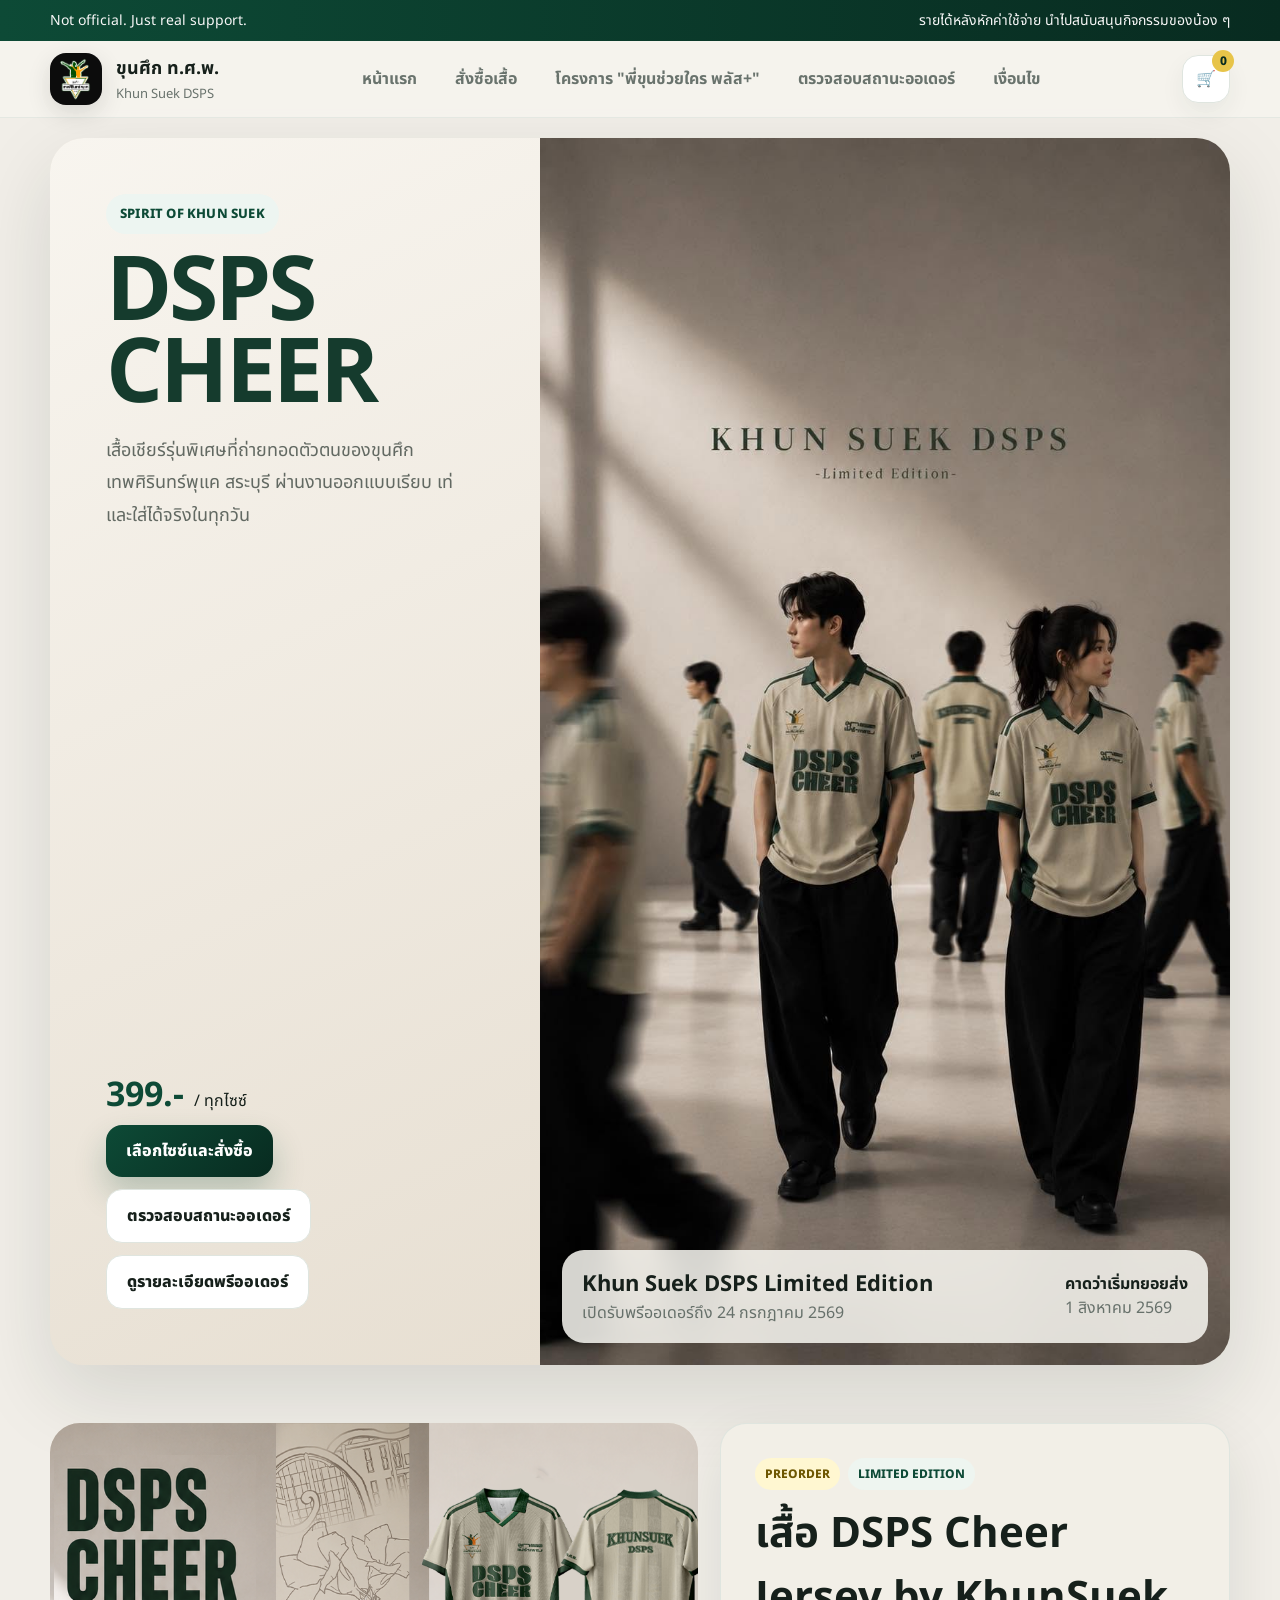
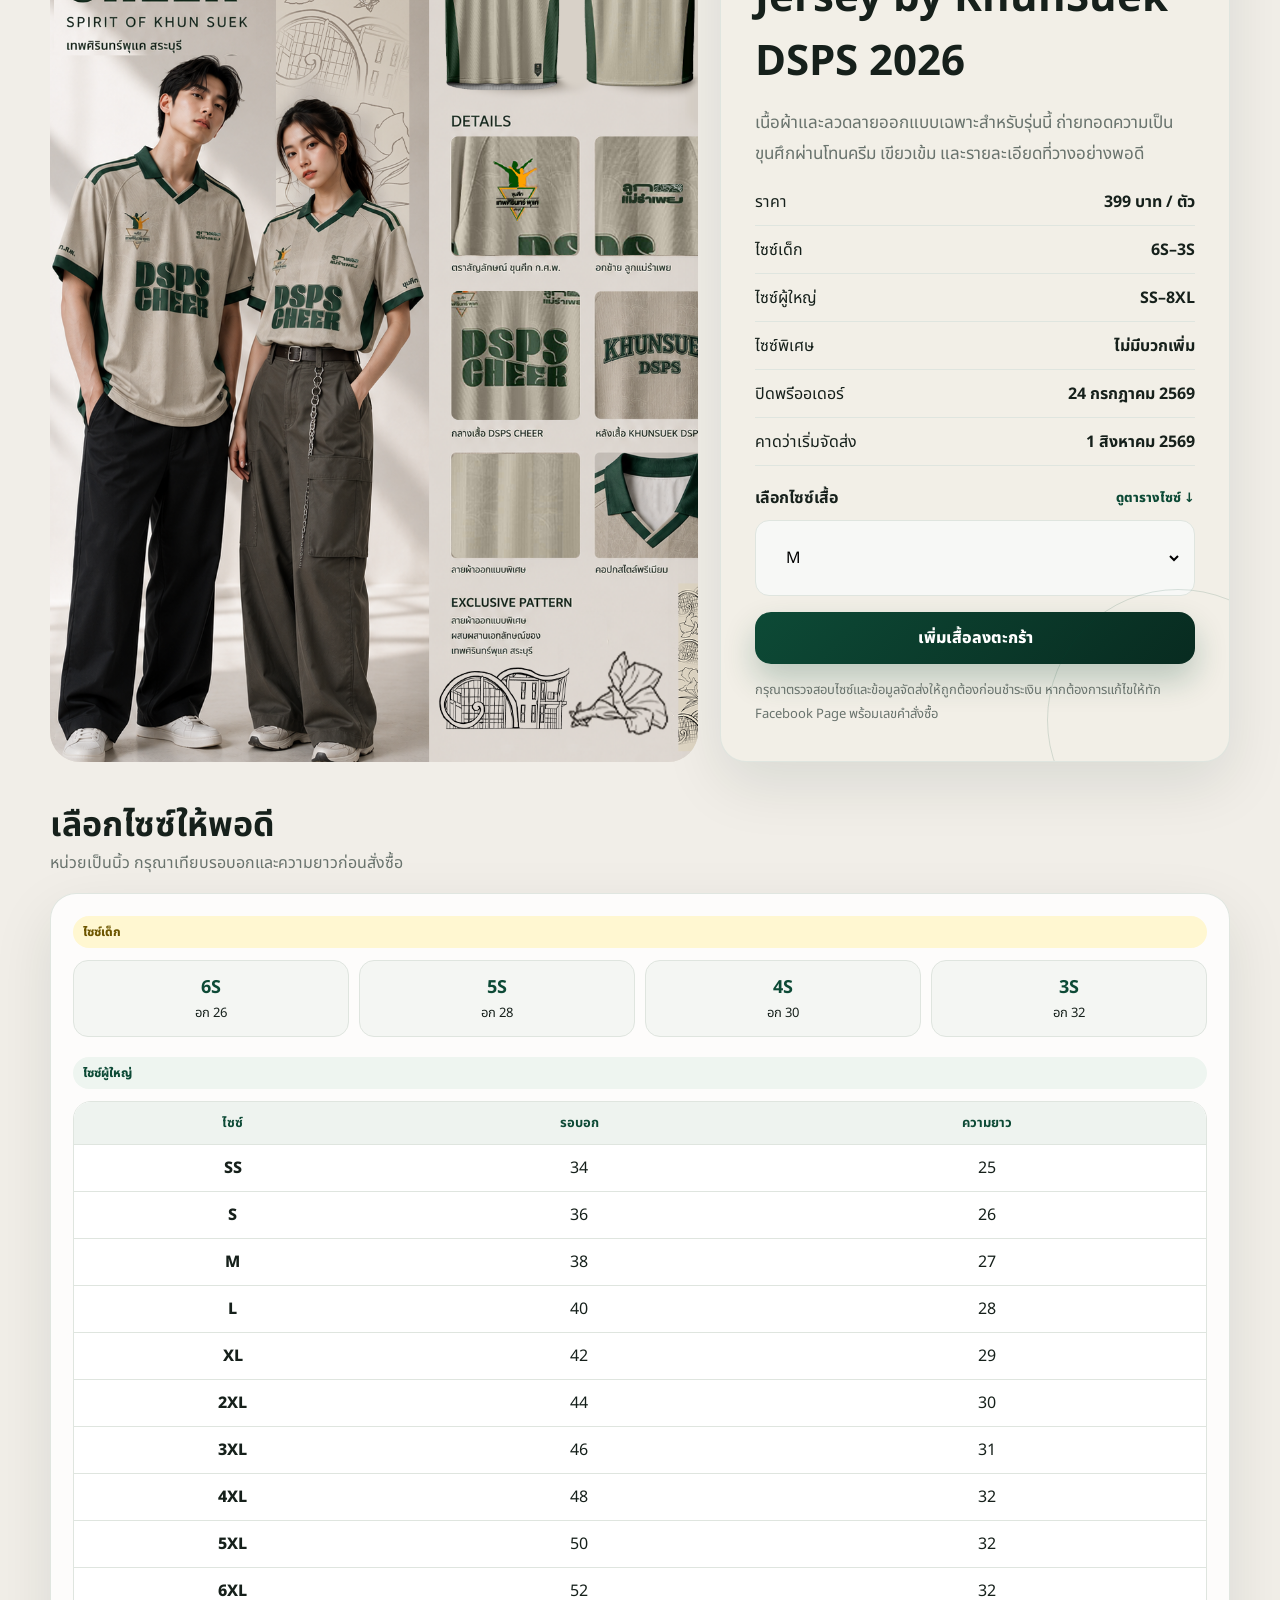
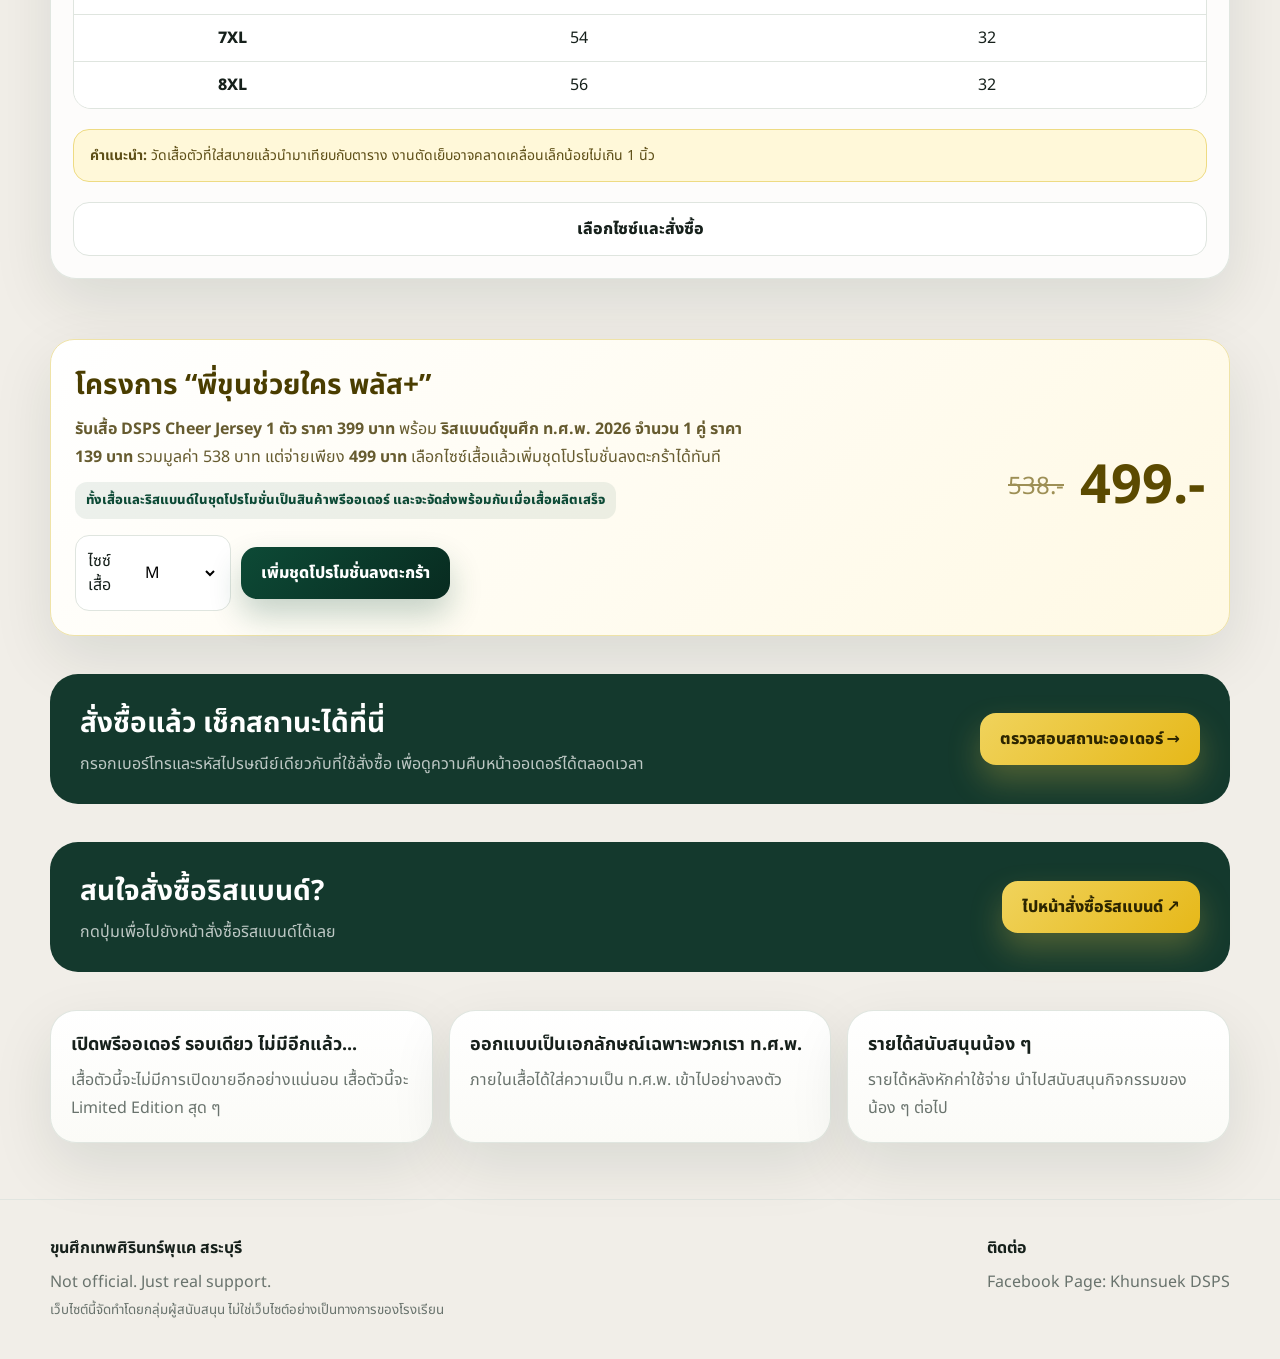
==== commit 03e7bafa: "Add files via upload" ====
--- a/index.html
+++ b/index.html
@@ -10,9 +10,9 @@
 </style>
 </head><body>
 <div class="topbar"><div class="container"><span>Not official. Just real support.</span><span>รายได้หลังหักค่าใช้จ่าย นำไปสนับสนุนกิจกรรมของน้อง ๆ</span></div></div>
-<header class="header"><div class="container nav"><a class="brand" href="index.html"><img src="assets/images/logo.png" alt="โลโก้ขุนศึก ท.ศ.พ."><div><h1>ขุนศึก ท.ศ.พ.</h1><p>Khun Suek DSPS</p></div></a><nav class="nav-links"><a href="index.html">หน้าแรก</a><a href="#jersey">สั่งซื้อเสื้อ</a><a href="#promotion">โครงการ "พี่ขุนช่วยใคร พลัส+"</a><a href="terms.html">เงื่อนไข</a></nav><div class="nav-actions"><a class="icon-btn" href="cart.html">🛒<span class="cart-badge" data-cart-count>0</span></a></div></div></header>
+<header class="header"><div class="container nav"><a class="brand" href="index.html"><img src="assets/images/logo.png" alt="โลโก้ขุนศึก ท.ศ.พ."><div><h1>ขุนศึก ท.ศ.พ.</h1><p>Khun Suek DSPS</p></div></a><nav class="nav-links"><a href="index.html">หน้าแรก</a><a href="#jersey">สั่งซื้อเสื้อ</a><a href="#promotion">โครงการ "พี่ขุนช่วยใคร พลัส+"</a><a href="track-order.html">ตรวจสอบสถานะออเดอร์</a><a href="terms.html">เงื่อนไข</a></nav><div class="nav-actions"><a class="icon-btn" href="cart.html">🛒<span class="cart-badge" data-cart-count>0</span></a></div></div></header>
 <main>
-<section class="fashion-hero"><div class="container"><div class="fashion-wrap"><div class="fashion-copy"><div><span class="eyebrow">SPIRIT OF KHUN SUEK</span><h2>DSPS<br>CHEER</h2><p class="lead">เสื้อเชียร์รุ่นพิเศษที่ถ่ายทอดตัวตนของขุนศึกเทพศิรินทร์พุแค สระบุรี ผ่านงานออกแบบเรียบ เท่ และใส่ได้จริงในทุกวัน</p></div><div><div class="price-row"><strong>399.-</strong><span>/ ทุกไซซ์</span></div><div class="hero-actions"><a class="btn btn-primary" href="#jersey">เลือกไซซ์และสั่งซื้อ</a><a class="btn btn-light" href="terms.html">ดูรายละเอียดพรีออเดอร์</a></div></div></div><div class="fashion-visual"><img src="assets/images/header-fashion.jpg" alt="DSPS Cheer Jersey"><div class="fashion-label"><div><strong>Khun Suek DSPS Limited Edition</strong><br><span>เปิดรับพรีออเดอร์ถึง 24 กรกฎาคม 2569</span></div><div><b>คาดว่าเริ่มทยอยส่ง</b><br><span>1 สิงหาคม 2569</span></div></div></div></div></div></section>
+<section class="fashion-hero"><div class="container"><div class="fashion-wrap"><div class="fashion-copy"><div><span class="eyebrow">SPIRIT OF KHUN SUEK</span><h2>DSPS<br>CHEER</h2><p class="lead">เสื้อเชียร์รุ่นพิเศษที่ถ่ายทอดตัวตนของขุนศึกเทพศิรินทร์พุแค สระบุรี ผ่านงานออกแบบเรียบ เท่ และใส่ได้จริงในทุกวัน</p></div><div><div class="price-row"><strong>399.-</strong><span>/ ทุกไซซ์</span></div><div class="hero-actions"><a class="btn btn-primary" href="#jersey">เลือกไซซ์และสั่งซื้อ</a><a class="btn btn-light" href="track-order.html">ตรวจสอบสถานะออเดอร์</a><a class="btn btn-light" href="terms.html">ดูรายละเอียดพรีออเดอร์</a></div></div></div><div class="fashion-visual"><img src="assets/images/header-fashion.jpg" alt="DSPS Cheer Jersey"><div class="fashion-label"><div><strong>Khun Suek DSPS Limited Edition</strong><br><span>เปิดรับพรีออเดอร์ถึง 24 กรกฎาคม 2569</span></div><div><b>คาดว่าเริ่มทยอยส่ง</b><br><span>1 สิงหาคม 2569</span></div></div></div></div></div></section>
 <section class="section" id="jersey"><div class="container"><div class="editorial"><div class="editorial-image editorial-person"><img src="assets/images/jersey-lookbook.png" alt="นายแบบและนางแบบสวมเสื้อ DSPS Cheer Jersey"></div><article class="panel editorial-copy"><div class="tags"><span class="tag tag-gold">PREORDER</span><span class="tag">LIMITED EDITION</span></div><h3>เสื้อ DSPS Cheer Jersey by KhunSuek DSPS 2026</h3><p class="muted">เนื้อผ้าและลวดลายออกแบบเฉพาะสำหรับรุ่นนี้ ถ่ายทอดความเป็นขุนศึกผ่านโทนครีม เขียวเข้ม และรายละเอียดที่วางอย่างพอดี</p><div class="spec-list"><div class="spec"><span>ราคา</span><b>399 บาท / ตัว</b></div><div class="spec"><span>ไซซ์เด็ก</span><b>6S–3S</b></div><div class="spec"><span>ไซซ์ผู้ใหญ่</span><b>SS–8XL</b></div><div class="spec"><span>ไซซ์พิเศษ</span><b>ไม่มีบวกเพิ่ม</b></div><div class="spec"><span>ปิดพรีออเดอร์</span><b>24 กรกฎาคม 2569</b></div><div class="spec"><span>คาดว่าเริ่มจัดส่ง</span><b>1 สิงหาคม 2569</b></div></div><div style="display:flex;justify-content:space-between;gap:12px;align-items:center;flex-wrap:wrap"><label for="jersey-size"><b>เลือกไซซ์เสื้อ</b></label><a class="size-link" href="#size-guide">ดูตารางไซซ์ ↓</a></div><div class="select-wrap" style="margin:10px 0 16px"><select id="jersey-size"><option>6S</option><option>5S</option><option>4S</option><option>3S</option><option>SS</option><option>S</option><option selected>M</option><option>L</option><option>XL</option><option>2XL</option><option>3XL</option><option>4XL</option><option>5XL</option><option>6XL</option><option>7XL</option><option>8XL</option></select></div><button type="button" class="btn btn-primary" data-add-shirt style="width:100%">เพิ่มเสื้อลงตะกร้า</button><p class="muted" style="font-size:13px;margin-top:14px">กรุณาตรวจสอบไซซ์และข้อมูลจัดส่งให้ถูกต้องก่อนชำระเงิน หากต้องการแก้ไขให้ทัก Facebook Page พร้อมเลขคำสั่งซื้อ</p></article></div></div></section>
 <section class="section" id="size-guide"><div class="container">
   <div class="section-head"><div><h3>เลือกไซซ์ให้พอดี</h3><p>หน่วยเป็นนิ้ว กรุณาเทียบรอบอกและความยาวก่อนสั่งซื้อ</p></div></div>
@@ -30,6 +30,8 @@
   </div>
 </div></section>
 <section class="section" id="promotion"><div class="container"><div class="strip panel"><div><h4>โครงการ “พี่ขุนช่วยใคร พลัส+”</h4><p><b>รับเสื้อ DSPS Cheer Jersey 1 ตัว ราคา 399 บาท</b> พร้อม <b>ริสแบนด์ขุนศึก ท.ศ.พ. 2026 จำนวน 1 คู่ ราคา 139 บาท</b> รวมมูลค่า 538 บาท แต่จ่ายเพียง <b>499 บาท</b> เลือกไซซ์เสื้อแล้วเพิ่มชุดโปรโมชั่นลงตะกร้าได้ทันที<br><span class="preorder-highlight">ทั้งเสื้อและริสแบนด์ในชุดโปรโมชั่นเป็นสินค้าพรีออเดอร์ และจะจัดส่งพร้อมกันเมื่อเสื้อผลิตเสร็จ</span></p><div style="margin-top:16px;display:flex;gap:10px;flex-wrap:wrap;align-items:center"><div class="select-wrap" style="background:#fff"><span>ไซซ์เสื้อ</span><select id="bundle-size"><option>6S</option><option>5S</option><option>4S</option><option>3S</option><option>SS</option><option>S</option><option selected>M</option><option>L</option><option>XL</option><option>2XL</option><option>3XL</option><option>4XL</option><option>5XL</option><option>6XL</option><option>7XL</option><option>8XL</option></select></div><button type="button" class="btn btn-primary" data-add-bundle>เพิ่มชุดโปรโมชั่นลงตะกร้า</button></div></div><div class="price"><del>538.-</del><strong>499.-</strong></div></div></div></section>
+
+<section class="section"><div class="container"><div class="wristband-cta"><div><h3>สั่งซื้อแล้ว เช็กสถานะได้ที่นี่</h3><p>กรอกเบอร์โทรและรหัสไปรษณีย์เดียวกับที่ใช้สั่งซื้อ เพื่อดูความคืบหน้าออเดอร์ได้ตลอดเวลา</p></div><a class="btn btn-gold" href="track-order.html">ตรวจสอบสถานะออเดอร์ →</a></div></div></section>
 <section class="section"><div class="container"><div class="wristband-cta"><div><h3>สนใจสั่งซื้อริสแบนด์?</h3><p>กดปุ่มเพื่อไปยังหน้าสั่งซื้อริสแบนด์ได้เลย</p></div><a class="btn btn-gold" data-wristband-link href="https://khunsuekdsps.github.io/wristband-order" target="_blank" rel="noopener">ไปหน้าสั่งซื้อริสแบนด์ ↗</a></div></div></section>
 <section class="section"><div class="container mini-grid"><div class="panel info-card"><h4>เปิดพรีออเดอร์ รอบเดียว ไม่มีอีกแล้ว...</h4><p>เสื้อตัวนี้จะไม่มีการเปิดขายอีกอย่างแน่นอน เสื้อตัวนี้จะ Limited Edition สุด ๆ</p></div><div class="panel info-card"><h4>ออกแบบเป็นเอกลักษณ์เฉพาะพวกเรา ท.ศ.พ.</h4><p>ภายในเสื้อได้ใส่ความเป็น ท.ศ.พ. เข้าไปอย่างลงตัว</p></div><div class="panel info-card"><h4>รายได้สนับสนุนน้อง ๆ</h4><p>รายได้หลังหักค่าใช้จ่าย นำไปสนับสนุนกิจกรรมของน้อง ๆ ต่อไป</p></div></div></section>
 </main>
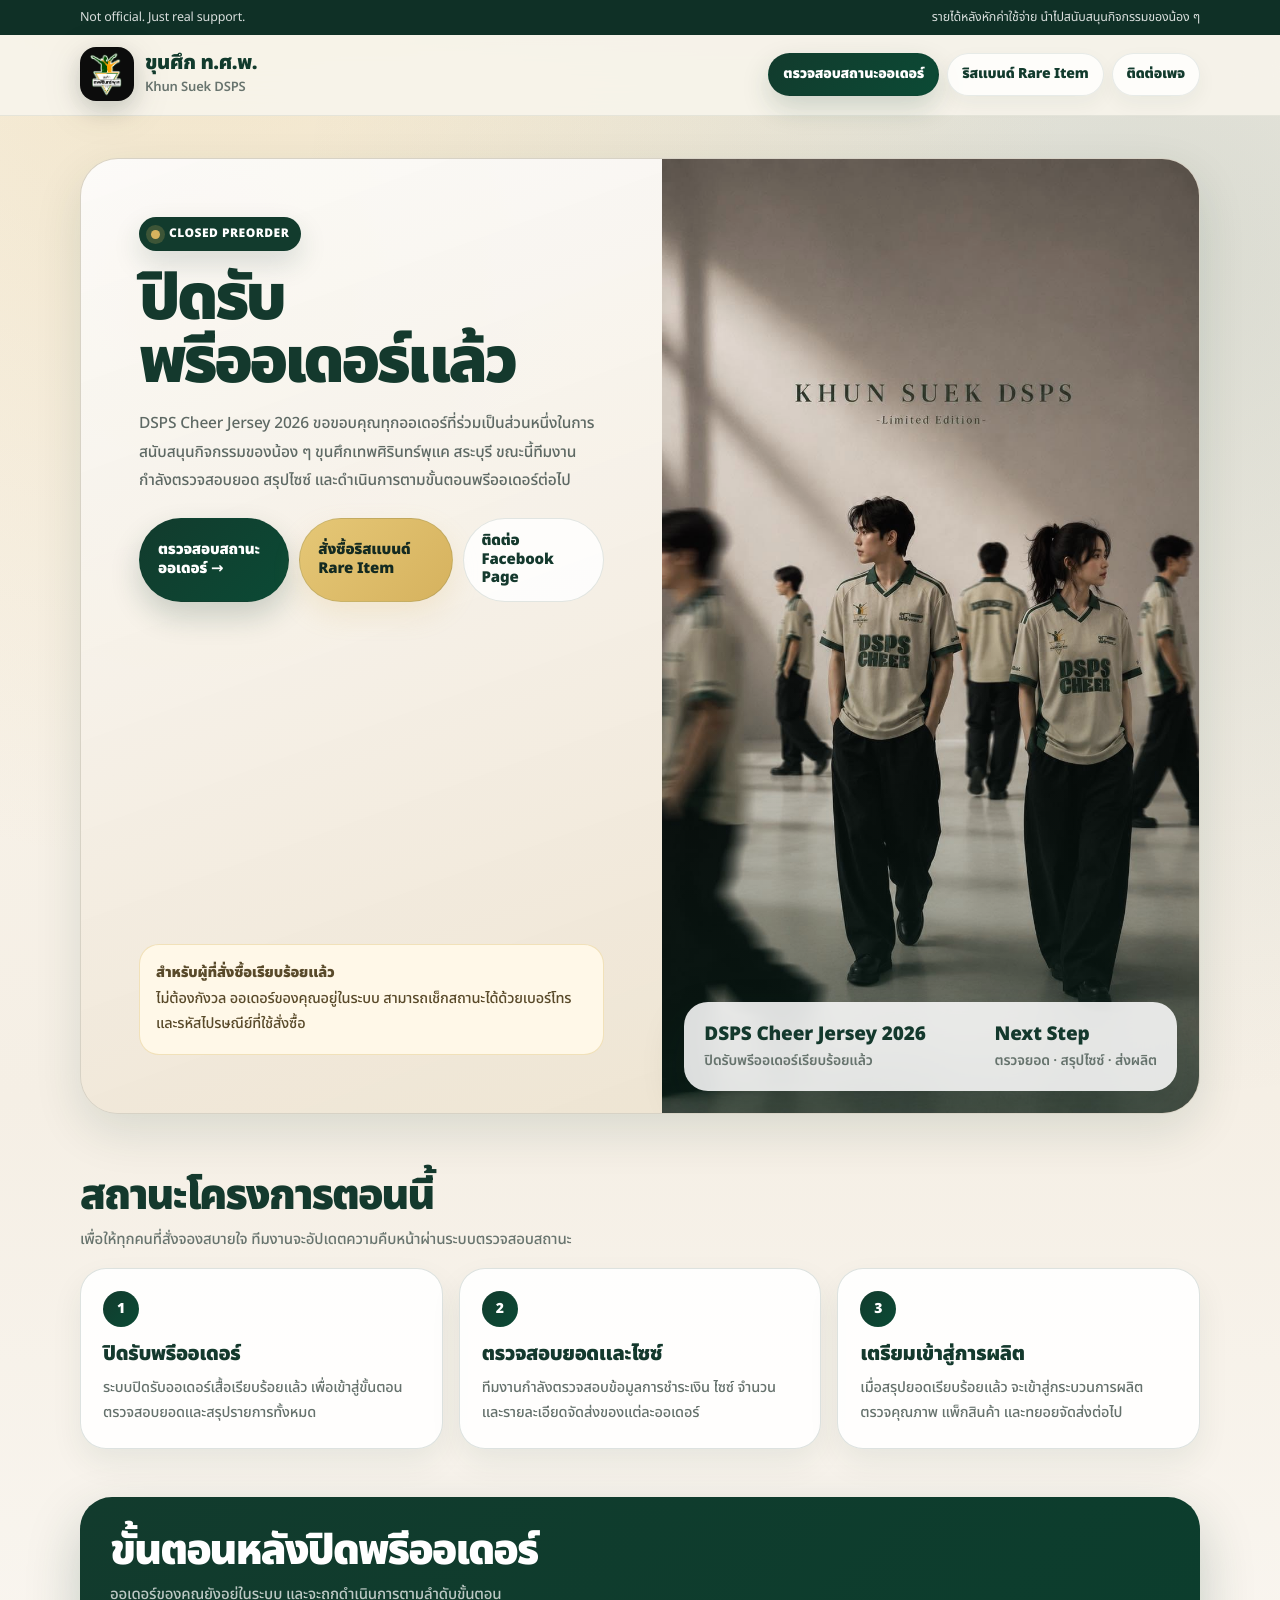
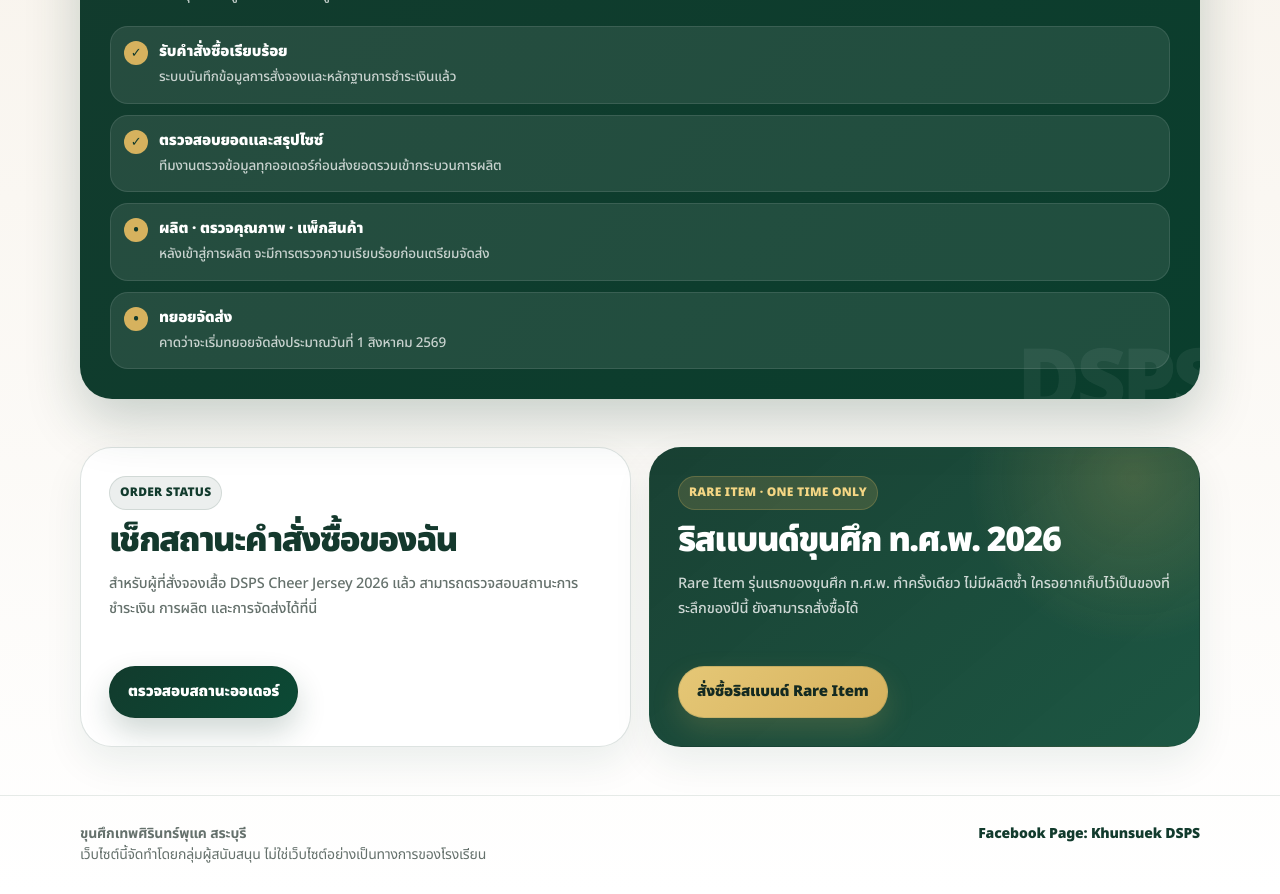
==== commit 95219805: "Add files via upload" ====
--- a/index.html
+++ b/index.html
@@ -1,38 +1,683 @@
-<!doctype html><html lang="th"><head><meta charset="utf-8"><meta name="viewport" content="width=device-width,initial-scale=1"><meta name="theme-color" content="#17382c"><title>DSPS Cheer Jersey | ขุนศึก ท.ศ.พ.</title><link rel="stylesheet" href="assets/css/main.css"><style>
-body{background:#f1eee8}.fashion-hero{padding:20px 0 34px}.fashion-wrap{display:grid;grid-template-columns:.83fr 1.17fr;min-height:730px;background:#e7e1d7;border-radius:34px;overflow:hidden;box-shadow:0 30px 80px rgba(20,42,33,.13)}.fashion-copy{padding:56px;display:flex;flex-direction:column;justify-content:space-between;background:linear-gradient(155deg,#f8f5ef 0,#e7dfd2 100%)}.fashion-copy h2{font-size:clamp(50px,7vw,92px);line-height:.92;margin:18px 0;letter-spacing:-3px;color:#153b2d}.fashion-copy .lead{font-size:18px;line-height:1.8;color:#626962;max-width:510px}.fashion-visual{position:relative;background:#d9d0c3}.fashion-visual img{width:100%;height:100%;object-fit:cover;object-position:center}.fashion-label{position:absolute;left:22px;right:22px;bottom:22px;padding:18px 20px;border-radius:22px;background:rgba(249,247,241,.86);backdrop-filter:blur(16px);display:flex;justify-content:space-between;gap:18px;align-items:center}.fashion-label strong{font-size:22px}.fashion-label span{color:#67716b}.editorial{display:grid;grid-template-columns:1.12fr .88fr;gap:22px}.editorial-image{border-radius:30px;overflow:hidden;background:#ddd3c6}.editorial-image img{width:100%;height:100%;object-fit:cover}.editorial-copy{padding:34px}.editorial-copy h3{font-size:42px;margin:0 0 14px}.spec-list{display:grid;gap:12px;margin:20px 0}.spec{display:flex;justify-content:space-between;gap:14px;border-bottom:1px solid var(--border);padding-bottom:11px}.wristband-cta{display:grid;grid-template-columns:1fr auto;gap:20px;align-items:center;padding:28px 30px;background:#14392d;color:white;border-radius:28px}.wristband-cta h3{margin:0 0 7px;font-size:28px}.wristband-cta p{margin:0;color:rgba(255,255,255,.72)}@media(max-width:900px){.fashion-wrap,.editorial{grid-template-columns:1fr}.fashion-copy{padding:30px}.fashion-visual{min-height:560px}.fashion-label{align-items:flex-start;flex-direction:column}.wristband-cta{grid-template-columns:1fr}.fashion-copy h2{font-size:56px}}@media(max-width:560px){.fashion-wrap{border-radius:24px}.fashion-visual{min-height:500px}.fashion-copy h2{font-size:47px}.fashion-copy{padding:24px}.editorial-copy{padding:24px}.editorial-copy h3{font-size:32px}}
-
-.editorial-person{min-height:760px;background:#e7e0d5}.editorial-person img{object-fit:cover;object-position:center top}.nav-links{scrollbar-width:none}.nav-links::-webkit-scrollbar{display:none}
-@media(max-width:780px){.header{position:sticky}.nav{min-height:68px;flex-wrap:wrap;padding:8px 0}.brand img{width:44px;height:44px}.brand h1{font-size:16px}.brand p{display:none}.nav-actions{margin-left:auto}.nav-links{display:flex!important;order:3;width:100%;overflow-x:auto;flex-wrap:nowrap;padding:3px 0 8px;gap:6px}.nav-links a{white-space:nowrap;background:rgba(255,255,255,.72);padding:9px 12px;font-size:13px}.fashion-hero{padding-top:12px}.fashion-wrap{min-height:auto}.fashion-copy{order:2}.fashion-visual{order:1;min-height:540px}.fashion-label{left:12px;right:12px;bottom:12px;padding:14px}.editorial-person{min-height:560px}.editorial-person img{object-position:48% top}.editorial-copy{padding:22px}.spec{font-size:14px}.section{padding-top:18px}.topbar .container{justify-content:center;text-align:center}.topbar .container span:last-child{display:none}}
-@media(max-width:480px){.container{width:min(100% - 20px,1180px)}.fashion-visual{min-height:470px}.fashion-copy h2{font-size:44px}.fashion-copy .lead{font-size:15px}.fashion-label strong{font-size:17px}.fashion-label span{font-size:13px}.editorial-person{min-height:500px}.editorial-person img{object-position:50% top}.wristband-cta{padding:22px}.wristband-cta h3{font-size:23px}.btn{width:100%}.hero-actions .btn{width:100%}.card-actions{flex-direction:column}.select-wrap{width:100%}}
-</style>
-<style>
-.size-guide-text-only{display:block;padding:22px}.size-guide-text-only .size-info{width:100%}.bank-logo{width:150px;max-width:44vw;height:auto;object-fit:contain}.bank-card{display:flex;gap:18px;align-items:center;padding:18px;border:1px solid var(--border);border-radius:20px;background:#fff}.bank-card-copy{flex:1}.mobile-bank-title{font-size:20px;margin:0 0 6px}@media(max-width:600px){.bank-card{align-items:flex-start;flex-direction:column}.bank-logo{width:125px}.size-table{font-size:13px}.size-table th,.size-table td{padding:9px 7px}.size-pills{display:grid!important;grid-template-columns:1fr 1fr}.fashion-visual{min-height:72vh!important}.fashion-copy{padding:22px!important}.layout-2{gap:14px}.list-card{padding:18px}.payment-box{display:block!important}.btn{min-height:48px}}
-</style>
-</head><body>
-<div class="topbar"><div class="container"><span>Not official. Just real support.</span><span>รายได้หลังหักค่าใช้จ่าย นำไปสนับสนุนกิจกรรมของน้อง ๆ</span></div></div>
-<header class="header"><div class="container nav"><a class="brand" href="index.html"><img src="assets/images/logo.png" alt="โลโก้ขุนศึก ท.ศ.พ."><div><h1>ขุนศึก ท.ศ.พ.</h1><p>Khun Suek DSPS</p></div></a><nav class="nav-links"><a href="index.html">หน้าแรก</a><a href="#jersey">สั่งซื้อเสื้อ</a><a href="#promotion">โครงการ "พี่ขุนช่วยใคร พลัส+"</a><a href="track-order.html">ตรวจสอบสถานะออเดอร์</a><a href="terms.html">เงื่อนไข</a></nav><div class="nav-actions"><a class="icon-btn" href="cart.html">🛒<span class="cart-badge" data-cart-count>0</span></a></div></div></header>
+<!doctype html>
+<html lang="th">
+<head>
+  <meta charset="utf-8">
+  <meta name="viewport" content="width=device-width,initial-scale=1">
+  <meta name="theme-color" content="#17382c">
+  <title>ปิดรับพรีออเดอร์แล้ว | ขุนศึก ท.ศ.พ.</title>
+  <link rel="preconnect" href="https://fonts.googleapis.com">
+  <link rel="preconnect" href="https://fonts.gstatic.com" crossorigin>
+  <link href="https://fonts.googleapis.com/css2?family=Noto+Sans+Thai:wght@400;500;600;700;800;900&display=swap" rel="stylesheet">
+  <link rel="stylesheet" href="assets/css/main.css">
+  <style>
+    :root{
+      --green:#123b2d;
+      --green2:#0b4a35;
+      --gold:#d6b25e;
+      --cream:#f7f1e7;
+      --muted:#68746e;
+      --border:rgba(18,59,45,.14);
+      --shadow:0 18px 48px rgba(18,59,45,.12);
+    }
+
+    *{box-sizing:border-box}
+
+    html{
+      scroll-behavior:smooth;
+      -webkit-text-size-adjust:100%;
+    }
+
+    body{
+      font-family:"Noto Sans Thai",system-ui,-apple-system,BlinkMacSystemFont,"Segoe UI",sans-serif;
+      background:
+        radial-gradient(circle at 16% 0%,rgba(214,178,94,.24),transparent 32%),
+        radial-gradient(circle at 90% 10%,rgba(18,59,45,.14),transparent 34%),
+        linear-gradient(180deg,#fbf6ed 0%,#f5efe5 44%,#fff 100%);
+      color:#17382c;
+      letter-spacing:-.01em;
+      text-rendering:geometricPrecision;
+    }
+
+    .container{
+      width:min(100% - 28px,1120px);
+      margin-inline:auto;
+    }
+
+    .top{
+      background:#0f3026;
+      color:rgba(255,255,255,.84);
+      font-size:12.5px;
+      padding:8px 0;
+    }
+
+    .top .container{
+      display:flex;
+      justify-content:center;
+      text-align:center;
+      gap:12px;
+    }
+
+    .top span:last-child{display:none}
+
+    .head{
+      position:sticky;
+      top:0;
+      z-index:20;
+      background:rgba(248,244,235,.9);
+      backdrop-filter:blur(18px);
+      border-bottom:1px solid rgba(18,59,45,.08);
+    }
+
+    .nav{
+      min-height:auto;
+      padding:12px 0 14px;
+      display:flex;
+      align-items:flex-start;
+      flex-direction:column;
+      gap:12px;
+    }
+
+    .brand{
+      width:100%;
+      display:flex;
+      align-items:center;
+      gap:11px;
+      color:var(--green);
+      text-decoration:none;
+    }
+
+    .brand img{
+      width:46px;
+      height:46px;
+      object-fit:contain;
+      filter:drop-shadow(0 8px 18px rgba(18,59,45,.12));
+    }
+
+    .brand h1{
+      margin:0;
+      font-size:17px;
+      font-weight:900;
+      line-height:1.15;
+      letter-spacing:-.02em;
+    }
+
+    .brand p{
+      margin:2px 0 0;
+      color:var(--muted);
+      font-size:12px;
+      font-weight:600;
+    }
+
+    .menu{
+      width:100%;
+      display:grid;
+      grid-template-columns:1fr;
+      gap:8px;
+    }
+
+    .menu a{
+      min-height:46px;
+      display:flex;
+      align-items:center;
+      justify-content:center;
+      text-align:center;
+      text-decoration:none;
+      color:var(--green);
+      font-weight:900;
+      font-size:14px;
+      padding:11px 14px;
+      border-radius:16px;
+      background:rgba(255,255,255,.76);
+      border:1px solid rgba(18,59,45,.09);
+      box-shadow:0 8px 20px rgba(18,59,45,.05);
+    }
+
+    .menu a.primary{
+      background:linear-gradient(135deg,var(--green),var(--green2));
+      color:white;
+      box-shadow:0 12px 28px rgba(18,59,45,.18);
+    }
+
+    .hero{
+      padding:18px 0 26px;
+    }
+
+    .hero-card{
+      display:grid;
+      grid-template-columns:1fr;
+      border-radius:28px;
+      overflow:hidden;
+      background:#e8dfd2;
+      box-shadow:var(--shadow);
+      border:1px solid rgba(18,59,45,.08);
+    }
+
+    .copy{
+      order:2;
+      padding:26px 22px 24px;
+      display:flex;
+      flex-direction:column;
+      justify-content:space-between;
+      background:
+        linear-gradient(160deg,rgba(255,255,255,.88),rgba(239,229,211,.93)),
+        radial-gradient(circle at 20% 15%,rgba(214,178,94,.22),transparent 40%);
+    }
+
+    .mark{
+      display:inline-flex;
+      align-items:center;
+      gap:9px;
+      width:max-content;
+      max-width:100%;
+      padding:8px 12px;
+      border-radius:999px;
+      background:var(--green);
+      color:white;
+      font-weight:900;
+      font-size:12px;
+      letter-spacing:.04em;
+      box-shadow:0 12px 28px rgba(18,59,45,.15);
+    }
+
+    .mark span{
+      width:9px;
+      height:9px;
+      border-radius:50%;
+      background:var(--gold);
+      box-shadow:0 0 0 5px rgba(214,178,94,.22);
+      flex:0 0 auto;
+    }
+
+    h2.big{
+      margin:18px 0 14px;
+      font-size:clamp(42px,12.2vw,64px);
+      line-height:.98;
+      letter-spacing:-.055em;
+      color:#14392d;
+      font-weight:900;
+    }
+
+    .lead{
+      font-size:15.5px;
+      line-height:1.85;
+      color:#5e6964;
+      max-width:620px;
+      font-weight:500;
+    }
+
+    .actions{
+      display:grid;
+      grid-template-columns:1fr;
+      gap:10px;
+      margin-top:22px;
+      width:100%;
+    }
+
+    .btn2{
+      width:100%;
+      display:inline-flex;
+      justify-content:center;
+      align-items:center;
+      min-height:52px;
+      padding:13px 18px;
+      border-radius:18px;
+      text-decoration:none;
+      font-weight:900;
+      font-size:15px;
+      border:1px solid rgba(18,59,45,.12);
+      line-height:1.25;
+    }
+
+    .btn2.primary{
+      background:linear-gradient(135deg,var(--green),var(--green2));
+      color:white;
+      box-shadow:0 14px 30px rgba(18,59,45,.2);
+    }
+
+    .btn2.gold{
+      background:linear-gradient(135deg,#e5c776,var(--gold));
+      color:#142a21;
+      box-shadow:0 12px 28px rgba(214,178,94,.18);
+    }
+
+    .btn2.light{
+      background:rgba(255,255,255,.82);
+      color:#14392d;
+    }
+
+    .visual{
+      order:1;
+      position:relative;
+      min-height:430px;
+      background:#d5ccbd;
+    }
+
+    .visual img{
+      width:100%;
+      height:100%;
+      object-fit:cover;
+      object-position:center top;
+      filter:saturate(.94) contrast(.98);
+    }
+
+    .visual:after{
+      content:"";
+      position:absolute;
+      inset:0;
+      background:linear-gradient(180deg,transparent 46%,rgba(18,59,45,.38));
+      pointer-events:none;
+    }
+
+    .float{
+      position:absolute;
+      left:12px;
+      right:12px;
+      bottom:12px;
+      z-index:2;
+      display:grid;
+      grid-template-columns:1fr;
+      gap:10px;
+      padding:15px;
+      border-radius:20px;
+      background:rgba(255,255,255,.86);
+      backdrop-filter:blur(18px);
+      box-shadow:0 18px 44px rgba(18,59,45,.16);
+    }
+
+    .float b{
+      color:#14392d;
+      font-size:16px;
+      font-weight:900;
+    }
+
+    .float span{
+      color:#66736d;
+      font-size:13px;
+      font-weight:600;
+    }
+
+    .notice{
+      background:#fff8e8;
+      border:1px solid rgba(214,178,94,.34);
+      border-radius:20px;
+      padding:16px;
+      color:#594a2a;
+      line-height:1.75;
+      margin-top:18px;
+      font-size:14.5px;
+      font-weight:500;
+    }
+
+    .notice b{font-weight:900}
+
+    .section-soft{
+      padding:24px 0;
+    }
+
+    .title{
+      margin-bottom:16px;
+    }
+
+    .title h3{
+      margin:0;
+      font-size:clamp(27px,7vw,42px);
+      line-height:1.15;
+      color:#14392d;
+      letter-spacing:-.045em;
+      font-weight:900;
+    }
+
+    .title p{
+      margin:7px 0 0;
+      color:var(--muted);
+      line-height:1.7;
+      font-size:15px;
+      font-weight:500;
+    }
+
+    .grid3{
+      display:grid;
+      grid-template-columns:1fr;
+      gap:12px;
+    }
+
+    .card{
+      background:rgba(255,255,255,.9);
+      border:1px solid var(--border);
+      border-radius:22px;
+      padding:18px;
+      box-shadow:0 14px 32px rgba(18,59,45,.07);
+    }
+
+    .num{
+      width:36px;
+      height:36px;
+      border-radius:50%;
+      display:grid;
+      place-items:center;
+      background:linear-gradient(135deg,var(--green),var(--green2));
+      color:white;
+      font-weight:900;
+      margin-bottom:12px;
+      font-size:14px;
+    }
+
+    .card h4{
+      margin:0 0 7px;
+      font-size:20px;
+      color:#14392d;
+      font-weight:900;
+      letter-spacing:-.02em;
+    }
+
+    .card p{
+      margin:0;
+      color:#65716c;
+      line-height:1.72;
+      font-size:14.5px;
+      font-weight:500;
+    }
+
+    .progress{
+      background:linear-gradient(135deg,var(--green),#0a3e2d);
+      color:white;
+      border-radius:26px;
+      padding:22px;
+      box-shadow:0 22px 54px rgba(18,59,45,.22);
+      position:relative;
+      overflow:hidden;
+    }
+
+    .progress:after{
+      content:"DSPS";
+      position:absolute;
+      right:-18px;
+      bottom:-28px;
+      font-size:86px;
+      line-height:1;
+      font-weight:900;
+      opacity:.06;
+      letter-spacing:-4px;
+    }
+
+    .progress h3{color:white}
+
+    .progress p{color:rgba(255,255,255,.72)}
+
+    .plist{
+      display:grid;
+      gap:11px;
+      margin-top:18px;
+      position:relative;
+      z-index:1;
+    }
+
+    .pitem{
+      display:grid;
+      grid-template-columns:auto 1fr;
+      gap:11px;
+      align-items:start;
+      padding:13px;
+      border-radius:18px;
+      background:rgba(255,255,255,.09);
+      border:1px solid rgba(255,255,255,.1);
+    }
+
+    .pdot{
+      width:24px;
+      height:24px;
+      border-radius:50%;
+      display:grid;
+      place-items:center;
+      background:var(--gold);
+      color:var(--green);
+      font-weight:900;
+      font-size:13px;
+      margin-top:1px;
+    }
+
+    .pitem b{
+      font-size:15px;
+      font-weight:900;
+    }
+
+    .pitem span{
+      display:block;
+      color:rgba(255,255,255,.75);
+      line-height:1.6;
+      font-size:13.5px;
+      margin-top:4px;
+      font-weight:500;
+    }
+
+    .split{
+      display:grid;
+      grid-template-columns:1fr;
+      gap:14px;
+    }
+
+    .cta{
+      min-height:auto;
+      border-radius:26px;
+      padding:22px;
+      background:white;
+      border:1px solid var(--border);
+      box-shadow:0 16px 38px rgba(18,59,45,.08);
+      display:flex;
+      flex-direction:column;
+      justify-content:space-between;
+      overflow:hidden;
+    }
+
+    .cta h3{
+      margin:0 0 10px;
+      font-size:28px;
+      line-height:1.18;
+      letter-spacing:-.045em;
+      color:#14392d;
+      font-weight:900;
+    }
+
+    .cta p{
+      color:#65716c;
+      line-height:1.72;
+      margin:0;
+      font-size:14.5px;
+      font-weight:500;
+    }
+
+    .rare{
+      background:
+        radial-gradient(circle at 88% 10%,rgba(214,178,94,.22),transparent 30%),
+        linear-gradient(140deg,rgba(18,59,45,.97),rgba(14,76,55,.94));
+      color:white;
+    }
+
+    .rare h3,.rare p{color:white}
+
+    .rare p{color:rgba(255,255,255,.78)}
+
+    .badge{
+      width:max-content;
+      max-width:100%;
+      border-radius:999px;
+      padding:7px 10px;
+      background:rgba(214,178,94,.18);
+      color:#f4d684;
+      border:1px solid rgba(214,178,94,.25);
+      font-size:12px;
+      font-weight:900;
+      margin-bottom:12px;
+      letter-spacing:.02em;
+    }
+
+    .foot{
+      margin-top:24px;
+      padding:28px 0;
+      border-top:1px solid rgba(18,59,45,.1);
+      color:#65716c;
+      font-size:14px;
+    }
+
+    .foot .container{
+      display:grid;
+      gap:14px;
+    }
+
+    .foot a{
+      color:var(--green);
+      font-weight:900;
+    }
+
+    @media(min-width:700px){
+      .top .container{
+        justify-content:space-between;
+        text-align:left;
+      }
+
+      .top span:last-child{display:inline}
+
+      .nav{
+        min-height:76px;
+        flex-direction:row;
+        align-items:center;
+      }
+
+      .brand{width:auto}
+
+      .brand img{
+        width:54px;
+        height:54px;
+      }
+
+      .brand h1{font-size:20px}
+
+      .brand p{font-size:13px}
+
+      .menu{
+        width:auto;
+        display:flex;
+        justify-content:flex-end;
+      }
+
+      .menu a{
+        min-height:auto;
+        border-radius:999px;
+        padding:10px 14px;
+      }
+
+      .hero{
+        padding:42px 0 34px;
+      }
+
+      .hero-card{
+        grid-template-columns:1.04fr .96fr;
+        min-height:680px;
+        border-radius:38px;
+      }
+
+      .copy{
+        order:1;
+        padding:58px;
+      }
+
+      .visual{
+        order:2;
+        min-height:560px;
+      }
+
+      .float{
+        left:22px;
+        right:22px;
+        bottom:22px;
+        grid-template-columns:1fr auto;
+        padding:18px 20px;
+        border-radius:24px;
+      }
+
+      .float b{font-size:19px}
+
+      .float span{font-size:14px}
+
+      .actions{
+        display:flex;
+        width:auto;
+      }
+
+      .btn2{
+        width:auto;
+        border-radius:999px;
+      }
+
+      .grid3{
+        grid-template-columns:repeat(3,1fr);
+        gap:16px;
+      }
+
+      .card{
+        padding:22px;
+        border-radius:26px;
+      }
+
+      .progress{
+        border-radius:32px;
+        padding:30px;
+      }
+
+      .split{
+        grid-template-columns:1fr 1fr;
+        gap:18px;
+      }
+
+      .cta{
+        min-height:300px;
+        border-radius:32px;
+        padding:28px;
+      }
+
+      .cta h3{
+        font-size:34px;
+      }
+
+      .foot .container{
+        display:flex;
+        justify-content:space-between;
+        gap:18px;
+      }
+    }
+
+    @media(max-width:380px){
+      .container{
+        width:min(100% - 20px,1120px);
+      }
+
+      h2.big{
+        font-size:39px;
+      }
+
+      .copy{
+        padding:22px 18px;
+      }
+
+      .visual{
+        min-height:390px;
+      }
+
+      .menu a,.btn2{
+        font-size:14px;
+      }
+    }
+  </style>
+</head>
+<body>
+<div class="top"><div class="container"><span>Not official. Just real support.</span><span>รายได้หลังหักค่าใช้จ่าย นำไปสนับสนุนกิจกรรมของน้อง ๆ</span></div></div>
+<header class="head"><div class="container nav"><a class="brand" href="index.html"><img src="assets/images/logo.png" alt="โลโก้ขุนศึก ท.ศ.พ."><div><h1>ขุนศึก ท.ศ.พ.</h1><p>Khun Suek DSPS</p></div></a><nav class="menu"><a class="primary" href="track-order.html">ตรวจสอบสถานะออเดอร์</a><a href="https://khunsuekdsps.github.io/wristband-order" target="_blank" rel="noopener">ริสแบนด์ Rare Item</a><a href="https://www.facebook.com/khunsuekdsps" target="_blank" rel="noopener">ติดต่อเพจ</a></nav></div></header>
 <main>
-<section class="fashion-hero"><div class="container"><div class="fashion-wrap"><div class="fashion-copy"><div><span class="eyebrow">SPIRIT OF KHUN SUEK</span><h2>DSPS<br>CHEER</h2><p class="lead">เสื้อเชียร์รุ่นพิเศษที่ถ่ายทอดตัวตนของขุนศึกเทพศิรินทร์พุแค สระบุรี ผ่านงานออกแบบเรียบ เท่ และใส่ได้จริงในทุกวัน</p></div><div><div class="price-row"><strong>399.-</strong><span>/ ทุกไซซ์</span></div><div class="hero-actions"><a class="btn btn-primary" href="#jersey">เลือกไซซ์และสั่งซื้อ</a><a class="btn btn-light" href="track-order.html">ตรวจสอบสถานะออเดอร์</a><a class="btn btn-light" href="terms.html">ดูรายละเอียดพรีออเดอร์</a></div></div></div><div class="fashion-visual"><img src="assets/images/header-fashion.jpg" alt="DSPS Cheer Jersey"><div class="fashion-label"><div><strong>Khun Suek DSPS Limited Edition</strong><br><span>เปิดรับพรีออเดอร์ถึง 24 กรกฎาคม 2569</span></div><div><b>คาดว่าเริ่มทยอยส่ง</b><br><span>1 สิงหาคม 2569</span></div></div></div></div></div></section>
-<section class="section" id="jersey"><div class="container"><div class="editorial"><div class="editorial-image editorial-person"><img src="assets/images/jersey-lookbook.png" alt="นายแบบและนางแบบสวมเสื้อ DSPS Cheer Jersey"></div><article class="panel editorial-copy"><div class="tags"><span class="tag tag-gold">PREORDER</span><span class="tag">LIMITED EDITION</span></div><h3>เสื้อ DSPS Cheer Jersey by KhunSuek DSPS 2026</h3><p class="muted">เนื้อผ้าและลวดลายออกแบบเฉพาะสำหรับรุ่นนี้ ถ่ายทอดความเป็นขุนศึกผ่านโทนครีม เขียวเข้ม และรายละเอียดที่วางอย่างพอดี</p><div class="spec-list"><div class="spec"><span>ราคา</span><b>399 บาท / ตัว</b></div><div class="spec"><span>ไซซ์เด็ก</span><b>6S–3S</b></div><div class="spec"><span>ไซซ์ผู้ใหญ่</span><b>SS–8XL</b></div><div class="spec"><span>ไซซ์พิเศษ</span><b>ไม่มีบวกเพิ่ม</b></div><div class="spec"><span>ปิดพรีออเดอร์</span><b>24 กรกฎาคม 2569</b></div><div class="spec"><span>คาดว่าเริ่มจัดส่ง</span><b>1 สิงหาคม 2569</b></div></div><div style="display:flex;justify-content:space-between;gap:12px;align-items:center;flex-wrap:wrap"><label for="jersey-size"><b>เลือกไซซ์เสื้อ</b></label><a class="size-link" href="#size-guide">ดูตารางไซซ์ ↓</a></div><div class="select-wrap" style="margin:10px 0 16px"><select id="jersey-size"><option>6S</option><option>5S</option><option>4S</option><option>3S</option><option>SS</option><option>S</option><option selected>M</option><option>L</option><option>XL</option><option>2XL</option><option>3XL</option><option>4XL</option><option>5XL</option><option>6XL</option><option>7XL</option><option>8XL</option></select></div><button type="button" class="btn btn-primary" data-add-shirt style="width:100%">เพิ่มเสื้อลงตะกร้า</button><p class="muted" style="font-size:13px;margin-top:14px">กรุณาตรวจสอบไซซ์และข้อมูลจัดส่งให้ถูกต้องก่อนชำระเงิน หากต้องการแก้ไขให้ทัก Facebook Page พร้อมเลขคำสั่งซื้อ</p></article></div></div></section>
-<section class="section" id="size-guide"><div class="container">
-  <div class="section-head"><div><h3>เลือกไซซ์ให้พอดี</h3><p>หน่วยเป็นนิ้ว กรุณาเทียบรอบอกและความยาวก่อนสั่งซื้อ</p></div></div>
-  <div class="size-guide panel size-guide-text-only">
-    <div class="size-info">
-      <div class="size-group"><span class="tag tag-gold">ไซซ์เด็ก</span><div class="size-pills">
-        <span><b>6S</b> อก 26</span><span><b>5S</b> อก 28</span><span><b>4S</b> อก 30</span><span><b>3S</b> อก 32</span>
-      </div></div>
-      <div class="size-group"><span class="tag">ไซซ์ผู้ใหญ่</span><div class="size-table-wrap"><table class="size-table"><thead><tr><th>ไซซ์</th><th>รอบอก</th><th>ความยาว</th></tr></thead><tbody>
-        <tr><td>SS</td><td>34</td><td>25</td></tr><tr><td>S</td><td>36</td><td>26</td></tr><tr><td>M</td><td>38</td><td>27</td></tr><tr><td>L</td><td>40</td><td>28</td></tr><tr><td>XL</td><td>42</td><td>29</td></tr><tr><td>2XL</td><td>44</td><td>30</td></tr><tr><td>3XL</td><td>46</td><td>31</td></tr><tr><td>4XL</td><td>48</td><td>32</td></tr><td>5XL</td><td>50</td><td>32</td></tr><td>6XL</td><td>52</td><td>32</td></tr><td>7XL</td><td>54</td><td>32</td></tr><td>8XL</td><td>56</td><td>32</td></tr>
-      </tbody></table></div></div>
-      <div class="size-note"><b>คำแนะนำ:</b> วัดเสื้อตัวที่ใส่สบายแล้วนำมาเทียบกับตาราง งานตัดเย็บอาจคลาดเคลื่อนเล็กน้อยไม่เกิน 1 นิ้ว</div>
-      <a class="btn btn-light" href="#jersey">เลือกไซซ์และสั่งซื้อ</a>
-    </div>
-  </div>
-</div></section>
-<section class="section" id="promotion"><div class="container"><div class="strip panel"><div><h4>โครงการ “พี่ขุนช่วยใคร พลัส+”</h4><p><b>รับเสื้อ DSPS Cheer Jersey 1 ตัว ราคา 399 บาท</b> พร้อม <b>ริสแบนด์ขุนศึก ท.ศ.พ. 2026 จำนวน 1 คู่ ราคา 139 บาท</b> รวมมูลค่า 538 บาท แต่จ่ายเพียง <b>499 บาท</b> เลือกไซซ์เสื้อแล้วเพิ่มชุดโปรโมชั่นลงตะกร้าได้ทันที<br><span class="preorder-highlight">ทั้งเสื้อและริสแบนด์ในชุดโปรโมชั่นเป็นสินค้าพรีออเดอร์ และจะจัดส่งพร้อมกันเมื่อเสื้อผลิตเสร็จ</span></p><div style="margin-top:16px;display:flex;gap:10px;flex-wrap:wrap;align-items:center"><div class="select-wrap" style="background:#fff"><span>ไซซ์เสื้อ</span><select id="bundle-size"><option>6S</option><option>5S</option><option>4S</option><option>3S</option><option>SS</option><option>S</option><option selected>M</option><option>L</option><option>XL</option><option>2XL</option><option>3XL</option><option>4XL</option><option>5XL</option><option>6XL</option><option>7XL</option><option>8XL</option></select></div><button type="button" class="btn btn-primary" data-add-bundle>เพิ่มชุดโปรโมชั่นลงตะกร้า</button></div></div><div class="price"><del>538.-</del><strong>499.-</strong></div></div></div></section>
-
-<section class="section"><div class="container"><div class="wristband-cta"><div><h3>สั่งซื้อแล้ว เช็กสถานะได้ที่นี่</h3><p>กรอกเบอร์โทรและรหัสไปรษณีย์เดียวกับที่ใช้สั่งซื้อ เพื่อดูความคืบหน้าออเดอร์ได้ตลอดเวลา</p></div><a class="btn btn-gold" href="track-order.html">ตรวจสอบสถานะออเดอร์ →</a></div></div></section>
-<section class="section"><div class="container"><div class="wristband-cta"><div><h3>สนใจสั่งซื้อริสแบนด์?</h3><p>กดปุ่มเพื่อไปยังหน้าสั่งซื้อริสแบนด์ได้เลย</p></div><a class="btn btn-gold" data-wristband-link href="https://khunsuekdsps.github.io/wristband-order" target="_blank" rel="noopener">ไปหน้าสั่งซื้อริสแบนด์ ↗</a></div></div></section>
-<section class="section"><div class="container mini-grid"><div class="panel info-card"><h4>เปิดพรีออเดอร์ รอบเดียว ไม่มีอีกแล้ว...</h4><p>เสื้อตัวนี้จะไม่มีการเปิดขายอีกอย่างแน่นอน เสื้อตัวนี้จะ Limited Edition สุด ๆ</p></div><div class="panel info-card"><h4>ออกแบบเป็นเอกลักษณ์เฉพาะพวกเรา ท.ศ.พ.</h4><p>ภายในเสื้อได้ใส่ความเป็น ท.ศ.พ. เข้าไปอย่างลงตัว</p></div><div class="panel info-card"><h4>รายได้สนับสนุนน้อง ๆ</h4><p>รายได้หลังหักค่าใช้จ่าย นำไปสนับสนุนกิจกรรมของน้อง ๆ ต่อไป</p></div></div></section>
+<section class="hero"><div class="container"><div class="hero-card"><div class="copy"><div><div class="mark"><span></span> CLOSED PREORDER</div><h2 class="big">ปิดรับ<br>พรีออเดอร์แล้ว</h2><p class="lead">DSPS Cheer Jersey 2026 ขอขอบคุณทุกออเดอร์ที่ร่วมเป็นส่วนหนึ่งในการสนับสนุนกิจกรรมของน้อง ๆ ขุนศึกเทพศิรินทร์พุแค สระบุรี ขณะนี้ทีมงานกำลังตรวจสอบยอด สรุปไซซ์ และดำเนินการตามขั้นตอนพรีออเดอร์ต่อไป</p><div class="actions"><a class="btn2 primary" href="track-order.html">ตรวจสอบสถานะออเดอร์ →</a><a class="btn2 gold" href="https://khunsuekdsps.github.io/wristband-order" target="_blank" rel="noopener">สั่งซื้อริสแบนด์ Rare Item</a><a class="btn2 light" href="https://www.facebook.com/khunsuekdsps" target="_blank" rel="noopener">ติดต่อ Facebook Page</a></div></div><div class="notice"><b>สำหรับผู้ที่สั่งซื้อเรียบร้อยแล้ว</b><br>ไม่ต้องกังวล ออเดอร์ของคุณอยู่ในระบบ สามารถเช็กสถานะได้ด้วยเบอร์โทรและรหัสไปรษณีย์ที่ใช้สั่งซื้อ</div></div><div class="visual"><img src="assets/images/header-fashion.jpg" alt="DSPS Cheer Jersey 2026"><div class="float"><div><b>DSPS Cheer Jersey 2026</b><br><span>ปิดรับพรีออเดอร์เรียบร้อยแล้ว</span></div><div><b>Next Step</b><br><span>ตรวจยอด · สรุปไซซ์ · ส่งผลิต</span></div></div></div></div></div></section>
+<section class="section-soft"><div class="container"><div class="title"><h3>สถานะโครงการตอนนี้</h3><p>เพื่อให้ทุกคนที่สั่งจองสบายใจ ทีมงานจะอัปเดตความคืบหน้าผ่านระบบตรวจสอบสถานะ</p></div><div class="grid3"><article class="card"><div class="num">1</div><h4>ปิดรับพรีออเดอร์</h4><p>ระบบปิดรับออเดอร์เสื้อเรียบร้อยแล้ว เพื่อเข้าสู่ขั้นตอนตรวจสอบยอดและสรุปรายการทั้งหมด</p></article><article class="card"><div class="num">2</div><h4>ตรวจสอบยอดและไซซ์</h4><p>ทีมงานกำลังตรวจสอบข้อมูลการชำระเงิน ไซซ์ จำนวน และรายละเอียดจัดส่งของแต่ละออเดอร์</p></article><article class="card"><div class="num">3</div><h4>เตรียมเข้าสู่การผลิต</h4><p>เมื่อสรุปยอดเรียบร้อยแล้ว จะเข้าสู่กระบวนการผลิต ตรวจคุณภาพ แพ็กสินค้า และทยอยจัดส่งต่อไป</p></article></div></div></section>
+<section class="section-soft"><div class="container"><div class="progress"><div class="title"><h3>ขั้นตอนหลังปิดพรีออเดอร์</h3><p>ออเดอร์ของคุณยังอยู่ในระบบ และจะถูกดำเนินการตามลำดับขั้นตอน</p></div><div class="plist"><div class="pitem"><div class="pdot">✓</div><div><b>รับคำสั่งซื้อเรียบร้อย</b><span>ระบบบันทึกข้อมูลการสั่งจองและหลักฐานการชำระเงินแล้ว</span></div></div><div class="pitem"><div class="pdot">✓</div><div><b>ตรวจสอบยอดและสรุปไซซ์</b><span>ทีมงานตรวจข้อมูลทุกออเดอร์ก่อนส่งยอดรวมเข้ากระบวนการผลิต</span></div></div><div class="pitem"><div class="pdot">•</div><div><b>ผลิต · ตรวจคุณภาพ · แพ็กสินค้า</b><span>หลังเข้าสู่การผลิต จะมีการตรวจความเรียบร้อยก่อนเตรียมจัดส่ง</span></div></div><div class="pitem"><div class="pdot">•</div><div><b>ทยอยจัดส่ง</b><span>คาดว่าจะเริ่มทยอยจัดส่งประมาณวันที่ 1 สิงหาคม 2569</span></div></div></div></div></div></section>
+<section class="section-soft"><div class="container split"><article class="cta"><div><div class="badge" style="background:rgba(18,59,45,.08);color:#123b2d;border-color:rgba(18,59,45,.12)">ORDER STATUS</div><h3>เช็กสถานะคำสั่งซื้อของฉัน</h3><p>สำหรับผู้ที่สั่งจองเสื้อ DSPS Cheer Jersey 2026 แล้ว สามารถตรวจสอบสถานะการชำระเงิน การผลิต และการจัดส่งได้ที่นี่</p></div><div class="actions"><a class="btn2 primary" href="track-order.html">ตรวจสอบสถานะออเดอร์</a></div></article><article class="cta rare"><div><div class="badge">RARE ITEM · ONE TIME ONLY</div><h3>ริสแบนด์ขุนศึก ท.ศ.พ. 2026</h3><p>Rare Item รุ่นแรกของขุนศึก ท.ศ.พ. ทำครั้งเดียว ไม่มีผลิตซ้ำ ใครอยากเก็บไว้เป็นของที่ระลึกของปีนี้ ยังสามารถสั่งซื้อได้</p></div><div class="actions"><a class="btn2 gold" href="https://khunsuekdsps.github.io/wristband-order" target="_blank" rel="noopener">สั่งซื้อริสแบนด์ Rare Item</a></div></article></div></section>
 </main>
-<footer class="footer"><div class="container footer-grid"><div><b>ขุนศึกเทพศิรินทร์พุแค สระบุรี</b><p>Not official. Just real support.</p><small>เว็บไซต์นี้จัดทำโดยกลุ่มผู้สนับสนุน ไม่ใช่เว็บไซต์อย่างเป็นทางการของโรงเรียน</small></div><div><b>ติดต่อ</b><p><a href="https://www.facebook.com/khunsuekdsps" target="_blank">Facebook Page: Khunsuek DSPS</a></p></div></div></footer><div class="toast"></div><script src="assets/js/app.js"></script></body></html>+<footer class="foot"><div class="container"><div><b>ขุนศึกเทพศิรินทร์พุแค สระบุรี</b><br><span>เว็บไซต์นี้จัดทำโดยกลุ่มผู้สนับสนุน ไม่ใช่เว็บไซต์อย่างเป็นทางการของโรงเรียน</span></div><div><a href="https://www.facebook.com/khunsuekdsps" target="_blank" rel="noopener">Facebook Page: Khunsuek DSPS</a></div></div></footer>
+</body>
+</html>
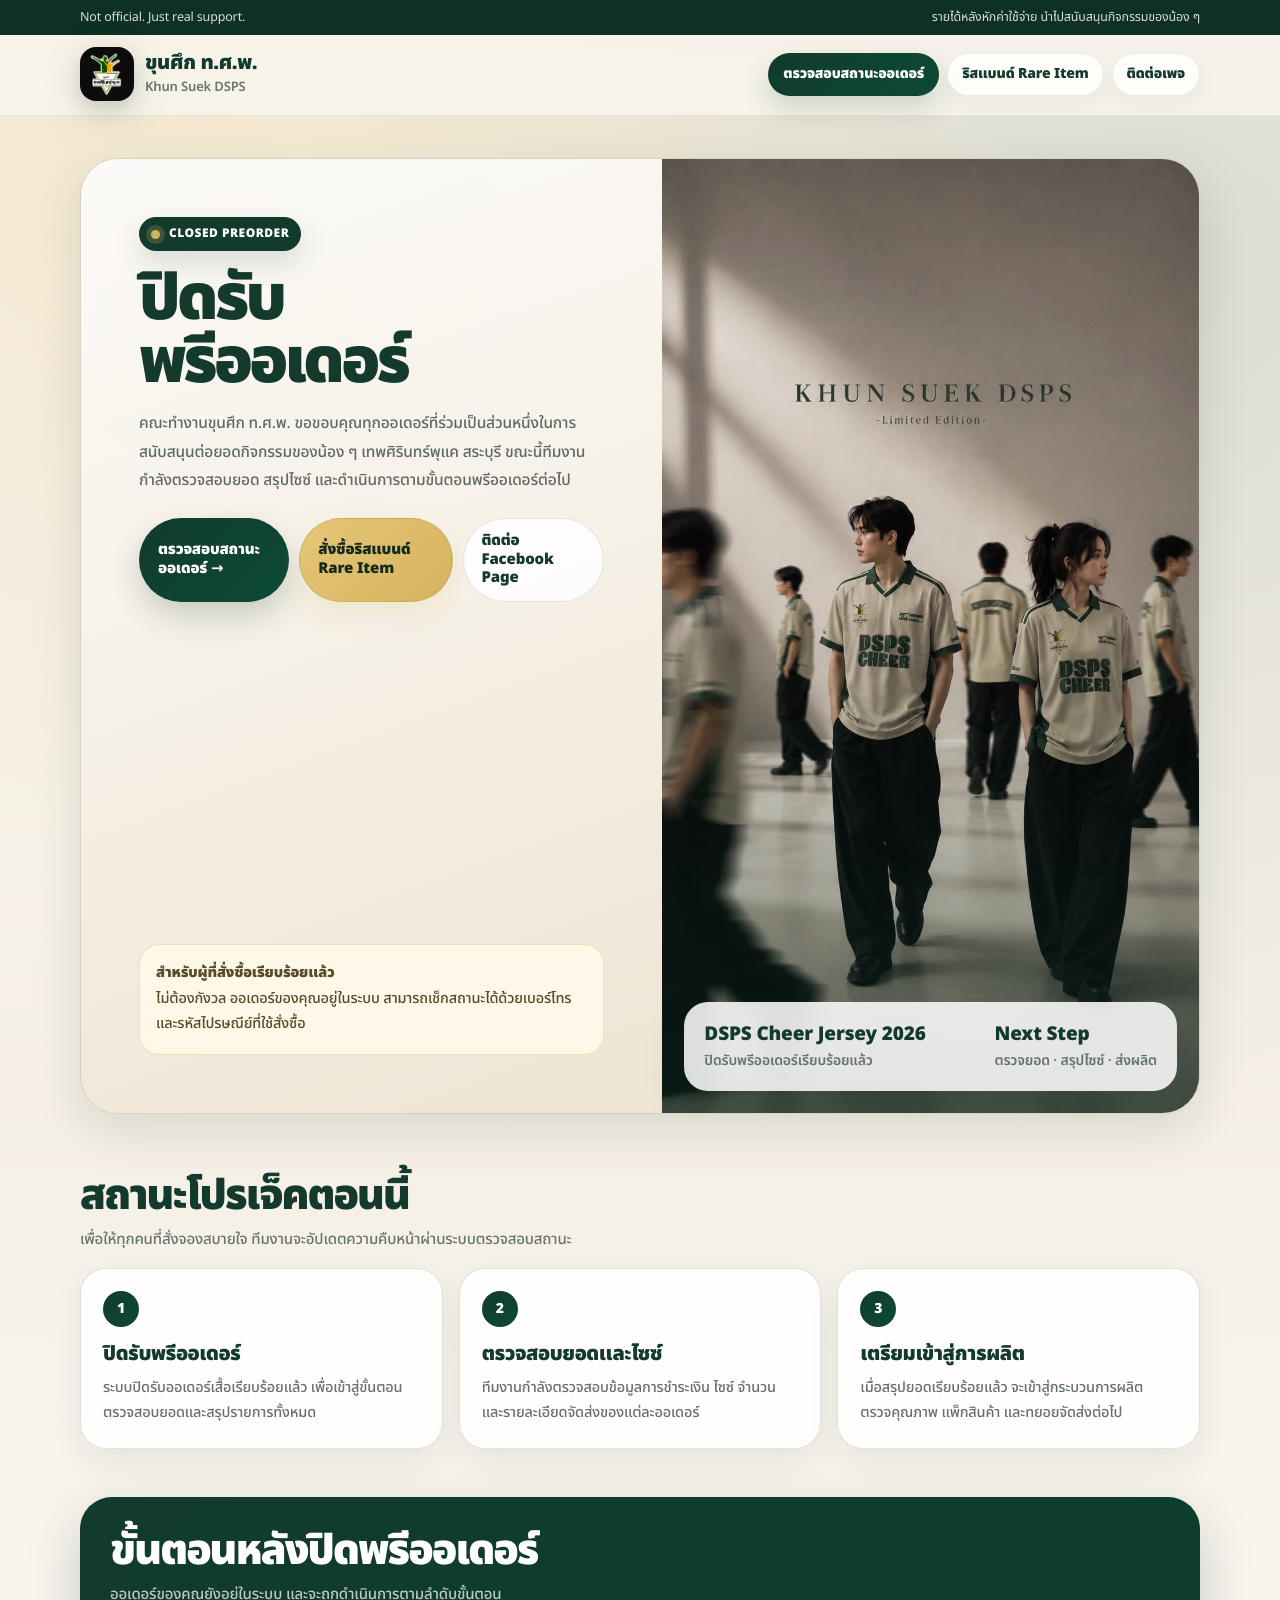
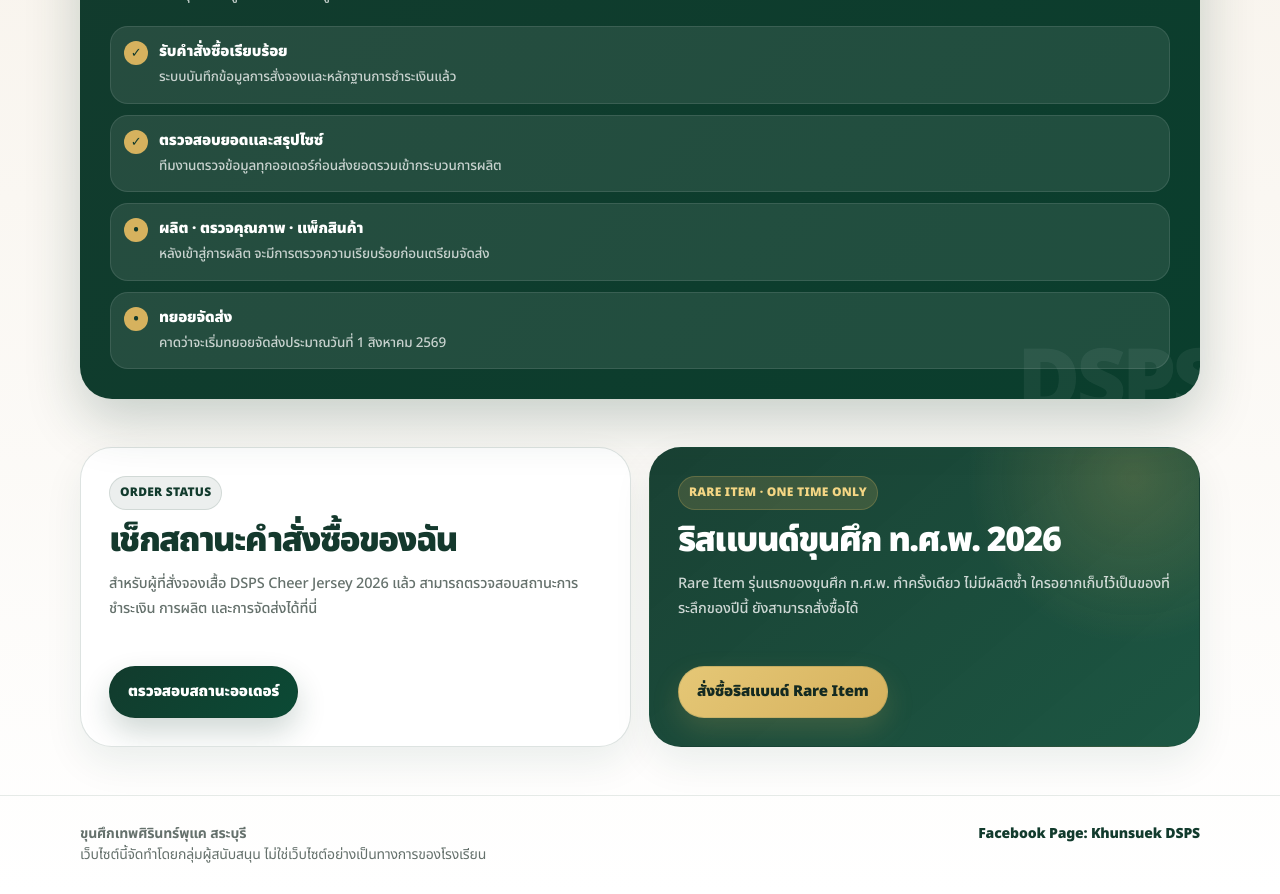
==== commit 8711d764: "Update index.html" ====
--- a/index.html
+++ b/index.html
@@ -4,7 +4,7 @@
   <meta charset="utf-8">
   <meta name="viewport" content="width=device-width,initial-scale=1">
   <meta name="theme-color" content="#17382c">
-  <title>ปิดรับพรีออเดอร์แล้ว | ขุนศึก ท.ศ.พ.</title>
+  <title>ปิดรับพรีออเดอร์ | ขุนศึก ท.ศ.พ.</title>
   <link rel="preconnect" href="https://fonts.googleapis.com">
   <link rel="preconnect" href="https://fonts.gstatic.com" crossorigin>
   <link href="https://fonts.googleapis.com/css2?family=Noto+Sans+Thai:wght@400;500;600;700;800;900&display=swap" rel="stylesheet">
@@ -673,11 +673,11 @@
 <div class="top"><div class="container"><span>Not official. Just real support.</span><span>รายได้หลังหักค่าใช้จ่าย นำไปสนับสนุนกิจกรรมของน้อง ๆ</span></div></div>
 <header class="head"><div class="container nav"><a class="brand" href="index.html"><img src="assets/images/logo.png" alt="โลโก้ขุนศึก ท.ศ.พ."><div><h1>ขุนศึก ท.ศ.พ.</h1><p>Khun Suek DSPS</p></div></a><nav class="menu"><a class="primary" href="track-order.html">ตรวจสอบสถานะออเดอร์</a><a href="https://khunsuekdsps.github.io/wristband-order" target="_blank" rel="noopener">ริสแบนด์ Rare Item</a><a href="https://www.facebook.com/khunsuekdsps" target="_blank" rel="noopener">ติดต่อเพจ</a></nav></div></header>
 <main>
-<section class="hero"><div class="container"><div class="hero-card"><div class="copy"><div><div class="mark"><span></span> CLOSED PREORDER</div><h2 class="big">ปิดรับ<br>พรีออเดอร์แล้ว</h2><p class="lead">DSPS Cheer Jersey 2026 ขอขอบคุณทุกออเดอร์ที่ร่วมเป็นส่วนหนึ่งในการสนับสนุนกิจกรรมของน้อง ๆ ขุนศึกเทพศิรินทร์พุแค สระบุรี ขณะนี้ทีมงานกำลังตรวจสอบยอด สรุปไซซ์ และดำเนินการตามขั้นตอนพรีออเดอร์ต่อไป</p><div class="actions"><a class="btn2 primary" href="track-order.html">ตรวจสอบสถานะออเดอร์ →</a><a class="btn2 gold" href="https://khunsuekdsps.github.io/wristband-order" target="_blank" rel="noopener">สั่งซื้อริสแบนด์ Rare Item</a><a class="btn2 light" href="https://www.facebook.com/khunsuekdsps" target="_blank" rel="noopener">ติดต่อ Facebook Page</a></div></div><div class="notice"><b>สำหรับผู้ที่สั่งซื้อเรียบร้อยแล้ว</b><br>ไม่ต้องกังวล ออเดอร์ของคุณอยู่ในระบบ สามารถเช็กสถานะได้ด้วยเบอร์โทรและรหัสไปรษณีย์ที่ใช้สั่งซื้อ</div></div><div class="visual"><img src="assets/images/header-fashion.jpg" alt="DSPS Cheer Jersey 2026"><div class="float"><div><b>DSPS Cheer Jersey 2026</b><br><span>ปิดรับพรีออเดอร์เรียบร้อยแล้ว</span></div><div><b>Next Step</b><br><span>ตรวจยอด · สรุปไซซ์ · ส่งผลิต</span></div></div></div></div></div></section>
-<section class="section-soft"><div class="container"><div class="title"><h3>สถานะโครงการตอนนี้</h3><p>เพื่อให้ทุกคนที่สั่งจองสบายใจ ทีมงานจะอัปเดตความคืบหน้าผ่านระบบตรวจสอบสถานะ</p></div><div class="grid3"><article class="card"><div class="num">1</div><h4>ปิดรับพรีออเดอร์</h4><p>ระบบปิดรับออเดอร์เสื้อเรียบร้อยแล้ว เพื่อเข้าสู่ขั้นตอนตรวจสอบยอดและสรุปรายการทั้งหมด</p></article><article class="card"><div class="num">2</div><h4>ตรวจสอบยอดและไซซ์</h4><p>ทีมงานกำลังตรวจสอบข้อมูลการชำระเงิน ไซซ์ จำนวน และรายละเอียดจัดส่งของแต่ละออเดอร์</p></article><article class="card"><div class="num">3</div><h4>เตรียมเข้าสู่การผลิต</h4><p>เมื่อสรุปยอดเรียบร้อยแล้ว จะเข้าสู่กระบวนการผลิต ตรวจคุณภาพ แพ็กสินค้า และทยอยจัดส่งต่อไป</p></article></div></div></section>
+<section class="hero"><div class="container"><div class="hero-card"><div class="copy"><div><div class="mark"><span></span> CLOSED PREORDER</div><h2 class="big">ปิดรับ<br>พรีออเดอร์</h2><p class="lead">คณะทำงานขุนศึก ท.ศ.พ. ขอขอบคุณทุกออเดอร์ที่ร่วมเป็นส่วนหนึ่งในการสนับสนุนต่อยอดกิจกรรมของน้อง ๆ เทพศิรินทร์พุแค สระบุรี ขณะนี้ทีมงานกำลังตรวจสอบยอด สรุปไซซ์ และดำเนินการตามขั้นตอนพรีออเดอร์ต่อไป</p><div class="actions"><a class="btn2 primary" href="track-order.html">ตรวจสอบสถานะออเดอร์ →</a><a class="btn2 gold" href="https://khunsuekdsps.github.io/wristband-order" target="_blank" rel="noopener">สั่งซื้อริสแบนด์ Rare Item</a><a class="btn2 light" href="https://www.facebook.com/khunsuekdsps" target="_blank" rel="noopener">ติดต่อ Facebook Page</a></div></div><div class="notice"><b>สำหรับผู้ที่สั่งซื้อเรียบร้อยแล้ว</b><br>ไม่ต้องกังวล ออเดอร์ของคุณอยู่ในระบบ สามารถเช็กสถานะได้ด้วยเบอร์โทรและรหัสไปรษณีย์ที่ใช้สั่งซื้อ</div></div><div class="visual"><img src="assets/images/header-fashion.jpg" alt="DSPS Cheer Jersey 2026"><div class="float"><div><b>DSPS Cheer Jersey 2026</b><br><span>ปิดรับพรีออเดอร์เรียบร้อยแล้ว</span></div><div><b>Next Step</b><br><span>ตรวจยอด · สรุปไซซ์ · ส่งผลิต</span></div></div></div></div></div></section>
+<section class="section-soft"><div class="container"><div class="title"><h3>สถานะโปรเจ็คตอนนี้</h3><p>เพื่อให้ทุกคนที่สั่งจองสบายใจ ทีมงานจะอัปเดตความคืบหน้าผ่านระบบตรวจสอบสถานะ</p></div><div class="grid3"><article class="card"><div class="num">1</div><h4>ปิดรับพรีออเดอร์</h4><p>ระบบปิดรับออเดอร์เสื้อเรียบร้อยแล้ว เพื่อเข้าสู่ขั้นตอนตรวจสอบยอดและสรุปรายการทั้งหมด</p></article><article class="card"><div class="num">2</div><h4>ตรวจสอบยอดและไซซ์</h4><p>ทีมงานกำลังตรวจสอบข้อมูลการชำระเงิน ไซซ์ จำนวน และรายละเอียดจัดส่งของแต่ละออเดอร์</p></article><article class="card"><div class="num">3</div><h4>เตรียมเข้าสู่การผลิต</h4><p>เมื่อสรุปยอดเรียบร้อยแล้ว จะเข้าสู่กระบวนการผลิต ตรวจคุณภาพ แพ็กสินค้า และทยอยจัดส่งต่อไป</p></article></div></div></section>
 <section class="section-soft"><div class="container"><div class="progress"><div class="title"><h3>ขั้นตอนหลังปิดพรีออเดอร์</h3><p>ออเดอร์ของคุณยังอยู่ในระบบ และจะถูกดำเนินการตามลำดับขั้นตอน</p></div><div class="plist"><div class="pitem"><div class="pdot">✓</div><div><b>รับคำสั่งซื้อเรียบร้อย</b><span>ระบบบันทึกข้อมูลการสั่งจองและหลักฐานการชำระเงินแล้ว</span></div></div><div class="pitem"><div class="pdot">✓</div><div><b>ตรวจสอบยอดและสรุปไซซ์</b><span>ทีมงานตรวจข้อมูลทุกออเดอร์ก่อนส่งยอดรวมเข้ากระบวนการผลิต</span></div></div><div class="pitem"><div class="pdot">•</div><div><b>ผลิต · ตรวจคุณภาพ · แพ็กสินค้า</b><span>หลังเข้าสู่การผลิต จะมีการตรวจความเรียบร้อยก่อนเตรียมจัดส่ง</span></div></div><div class="pitem"><div class="pdot">•</div><div><b>ทยอยจัดส่ง</b><span>คาดว่าจะเริ่มทยอยจัดส่งประมาณวันที่ 1 สิงหาคม 2569</span></div></div></div></div></div></section>
 <section class="section-soft"><div class="container split"><article class="cta"><div><div class="badge" style="background:rgba(18,59,45,.08);color:#123b2d;border-color:rgba(18,59,45,.12)">ORDER STATUS</div><h3>เช็กสถานะคำสั่งซื้อของฉัน</h3><p>สำหรับผู้ที่สั่งจองเสื้อ DSPS Cheer Jersey 2026 แล้ว สามารถตรวจสอบสถานะการชำระเงิน การผลิต และการจัดส่งได้ที่นี่</p></div><div class="actions"><a class="btn2 primary" href="track-order.html">ตรวจสอบสถานะออเดอร์</a></div></article><article class="cta rare"><div><div class="badge">RARE ITEM · ONE TIME ONLY</div><h3>ริสแบนด์ขุนศึก ท.ศ.พ. 2026</h3><p>Rare Item รุ่นแรกของขุนศึก ท.ศ.พ. ทำครั้งเดียว ไม่มีผลิตซ้ำ ใครอยากเก็บไว้เป็นของที่ระลึกของปีนี้ ยังสามารถสั่งซื้อได้</p></div><div class="actions"><a class="btn2 gold" href="https://khunsuekdsps.github.io/wristband-order" target="_blank" rel="noopener">สั่งซื้อริสแบนด์ Rare Item</a></div></article></div></section>
 </main>
 <footer class="foot"><div class="container"><div><b>ขุนศึกเทพศิรินทร์พุแค สระบุรี</b><br><span>เว็บไซต์นี้จัดทำโดยกลุ่มผู้สนับสนุน ไม่ใช่เว็บไซต์อย่างเป็นทางการของโรงเรียน</span></div><div><a href="https://www.facebook.com/khunsuekdsps" target="_blank" rel="noopener">Facebook Page: Khunsuek DSPS</a></div></div></footer>
 </body>
-</html>+</html>
